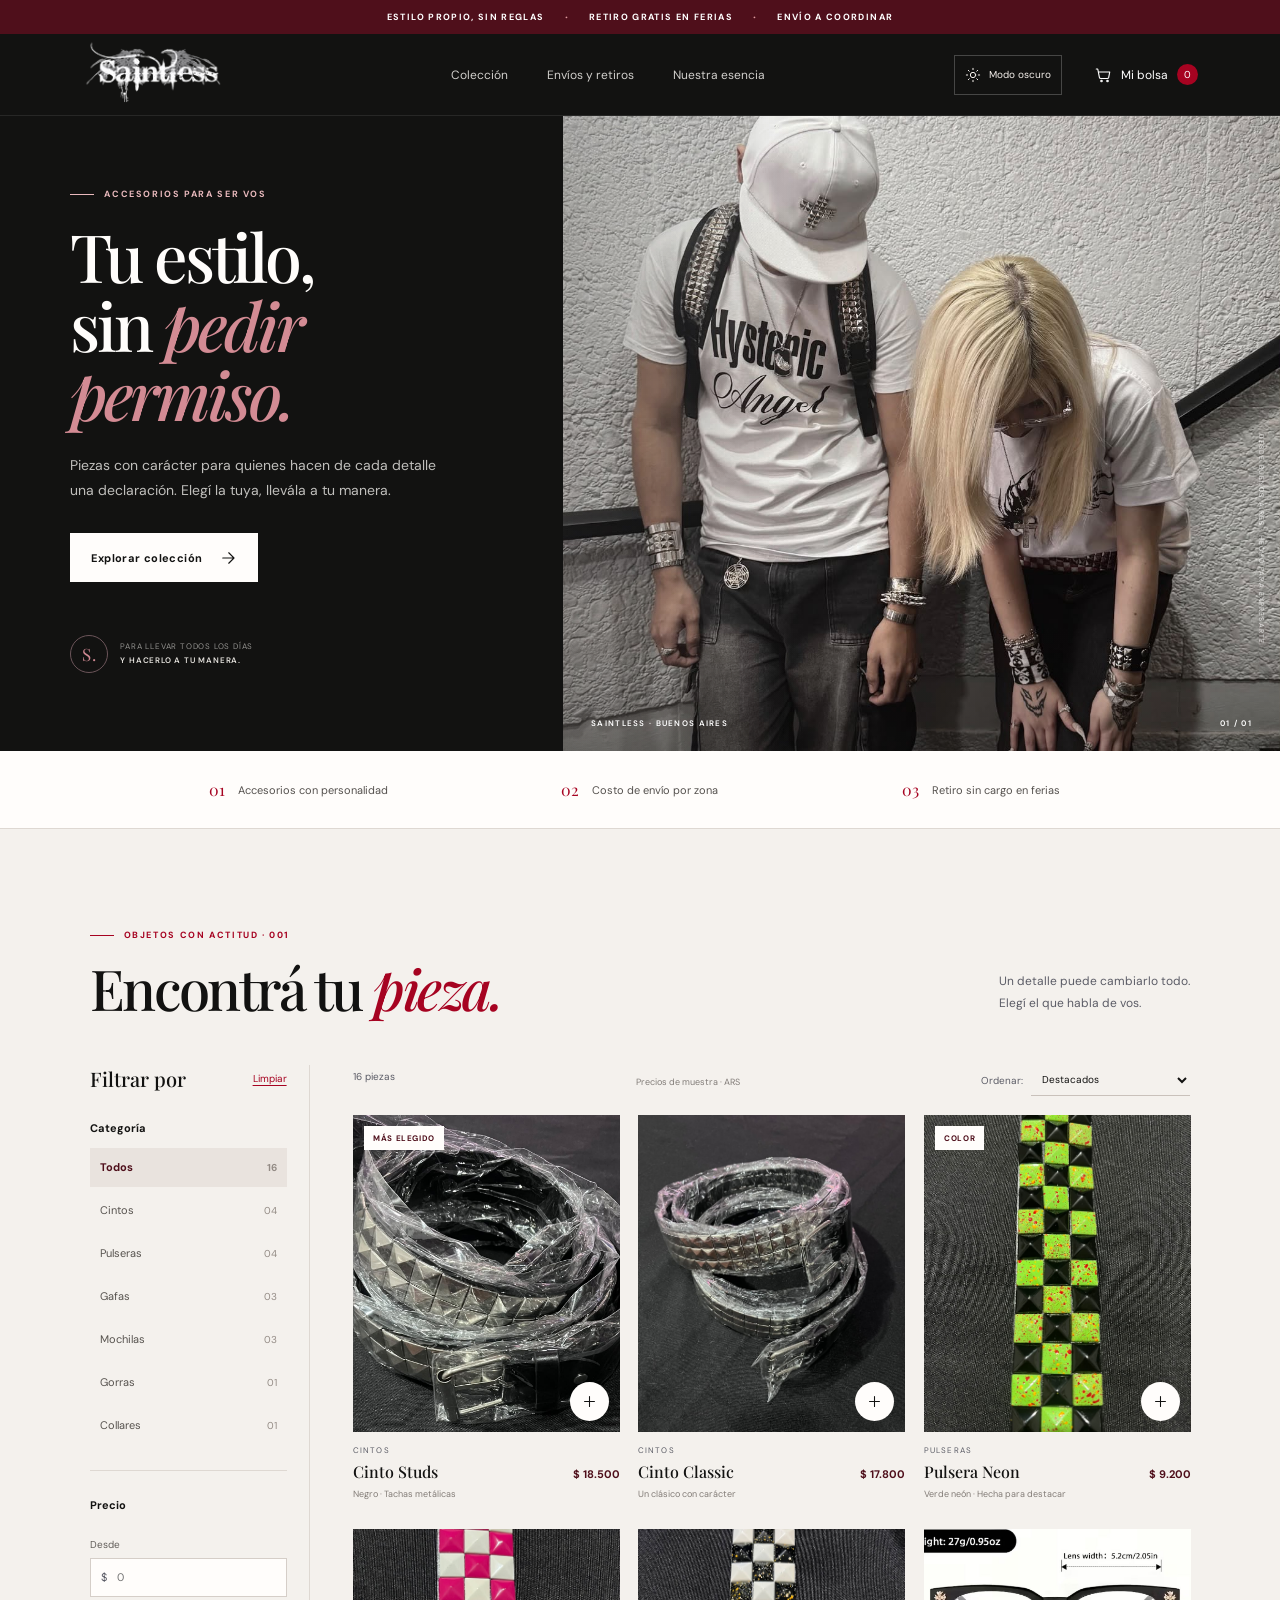
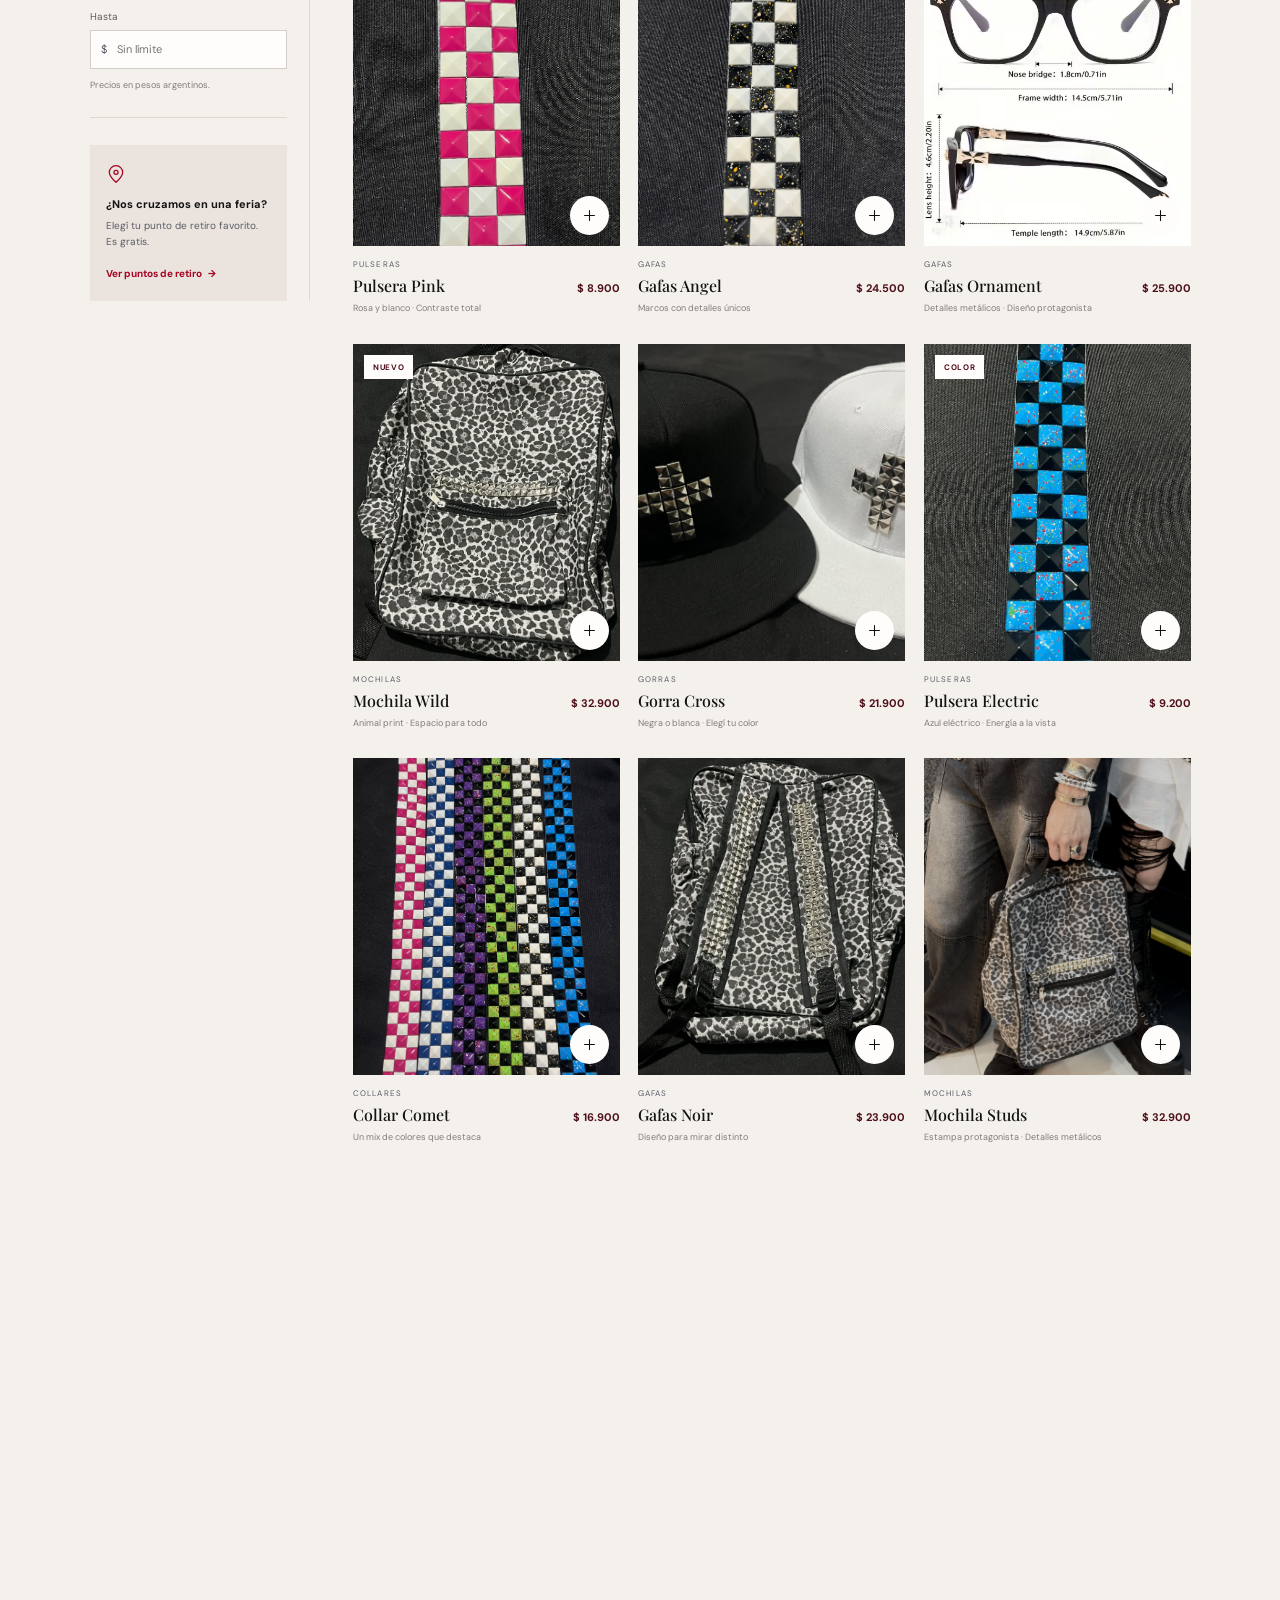
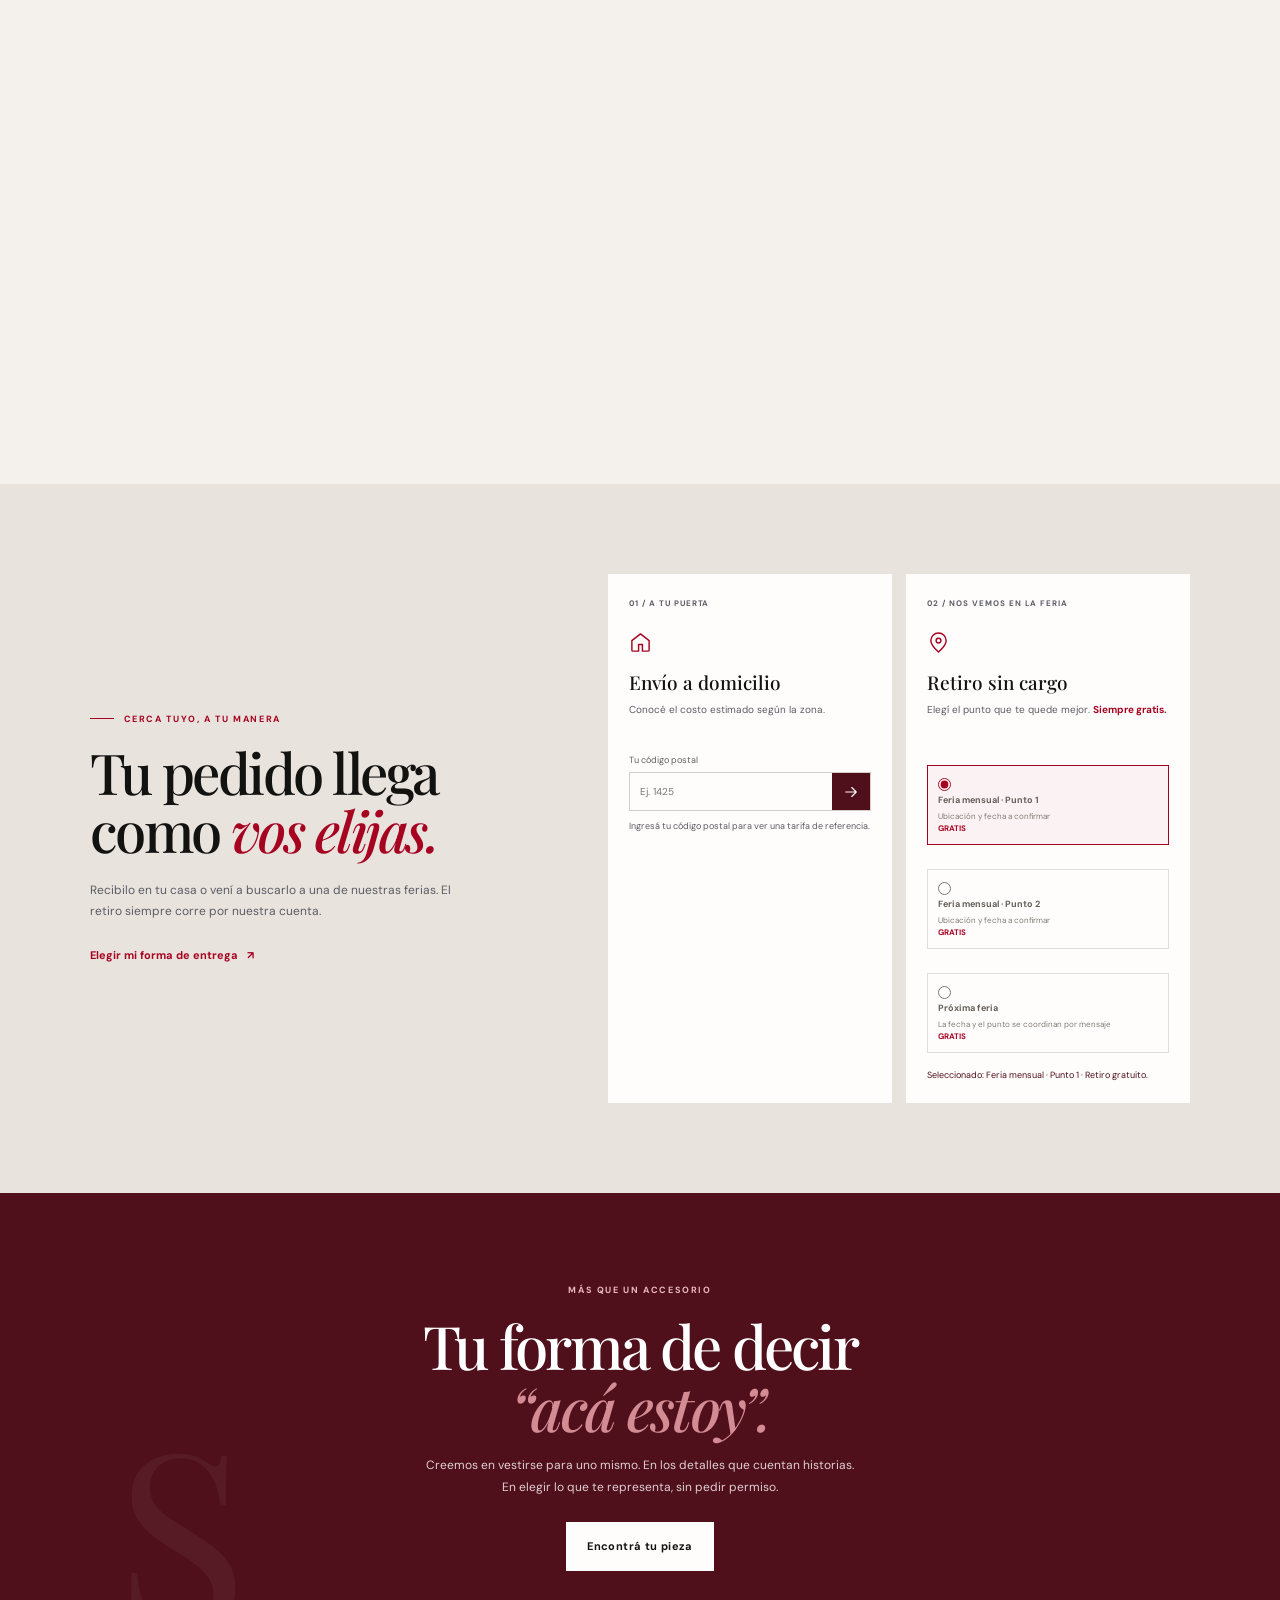
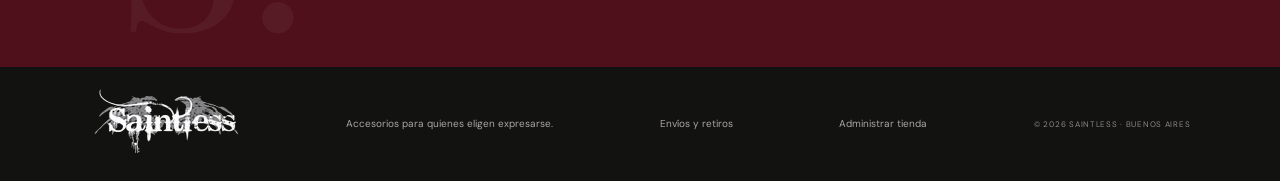
==== index.html @ dceb661a "Refactor code structure for improved readability and maintainability" ====
<!doctype html>
<html lang="es">
  <head>
    <meta charset="UTF-8" />
    <meta name="viewport" content="width=device-width, initial-scale=1.0" />
    <meta
      name="description"
      content="Accesorios con actitud para llevar tu estilo a tu manera. Explorá la colección Saintless."
    />
    <meta name="theme-color" content="#121211" />
    <title>Saintless — Accesorios con actitud</title>
    <link rel="preconnect" href="https://fonts.googleapis.com" />
    <link rel="preconnect" href="https://fonts.gstatic.com" crossorigin />
    <link
      href="https://fonts.googleapis.com/css2?family=DM+Sans:wght@400;500;600;700&family=Playfair+Display:ital,wght@0,500;0,600;0,700;1,500;1,600&display=swap"
      rel="stylesheet"
    />
    <link rel="stylesheet" href="styles.css" />
    <script src="catalog.js" defer></script>
    <script src="app.js" defer></script>
  </head>
  <body>
    <div class="announcement">
      <span>ESTILO PROPIO, SIN REGLAS</span>
      <span class="announcement-separator" aria-hidden="true">·</span>
      <span>RETIRO GRATIS EN FERIAS</span>
      <span class="announcement-separator" aria-hidden="true">·</span>
      <span>ENVÍO A COORDINAR</span>
    </div>

    <header class="site-header">
      <a class="brand" href="#" aria-label="Saintless, inicio">
        <img class="brand-logo" src="imgs/logo-Photoroom.png" alt="Saintless" />
      </a>
      <nav class="main-nav" aria-label="Navegación principal">
        <a href="#coleccion">Colección</a>
        <a href="#retiros">Envíos y retiros</a>
        <a href="#nosotros">Nuestra esencia</a>
      </nav>
      <div class="header-actions">
        <button class="theme-toggle" type="button" data-theme-toggle aria-label="Activar modo oscuro" aria-pressed="false">
          <svg class="theme-icon theme-icon-sun" viewBox="0 0 24 24" aria-hidden="true"><circle cx="12" cy="12" r="4" /><path d="M12 2v2m0 16v2M4.93 4.93l1.42 1.42m11.3 11.3 1.42 1.42M2 12h2m16 0h2M4.93 19.07l1.42-1.42m11.3-11.3 1.42-1.42" /></svg>
          <svg class="theme-icon theme-icon-moon" viewBox="0 0 24 24" aria-hidden="true"><path d="M20.9 13A9 9 0 0 1 11 3.1 9 9 0 1 0 20.9 13Z" /></svg>
          <span class="theme-label">Modo oscuro</span>
        </button>
        <button class="cart-button" id="open-cart" type="button" aria-label="Abrir carrito">
          <svg viewBox="0 0 24 24" aria-hidden="true">
            <path d="M3 4h2l2.2 11.1a2 2 0 0 0 2 1.6h8.5a2 2 0 0 0 1.9-1.4L21 8H6" />
            <circle cx="10" cy="20" r="1" />
            <circle cx="18" cy="20" r="1" />
          </svg>
          <span>Mi bolsa</span>
          <span class="cart-count" id="cart-count" aria-live="polite">0</span>
        </button>
      </div>
    </header>

    <main>
      <section class="hero" aria-labelledby="hero-title">
        <div class="hero-copy">
          <p class="eyebrow"><span class="eyebrow-line"></span> ACCESORIOS PARA SER VOS</p>
          <h1 id="hero-title">Tu estilo,<br />sin <em>pedir permiso.</em></h1>
          <p class="hero-description">
            Piezas con carácter para quienes hacen de cada detalle una declaración.
            Elegí la tuya, llevála a tu manera.
          </p>
          <a class="button button-light" href="#coleccion">
            Explorar colección
            <svg viewBox="0 0 24 24" aria-hidden="true">
              <path d="M5 12h14M13 5l7 7-7 7" />
            </svg>
          </a>
          <div class="hero-note">
            <span class="hero-note-mark" aria-hidden="true">S.</span>
            <span>PARA LLEVAR TODOS LOS DÍAS<br /><strong>Y HACERLO A TU MANERA.</strong></span>
          </div>
        </div>
        <div class="hero-image">
          <img
            src="imgs/Encabezado.jpg"
            alt="Modelos luciendo accesorios y prendas con personalidad Saintless"
            fetchpriority="high"
          />
          <span class="hero-image-label">SAINTLESS · BUENOS AIRES</span>
          <span class="hero-image-index" aria-hidden="true">01 / 01</span>
        </div>
        <span class="hero-vertical-label" aria-hidden="true">DESDE BUENOS AIRES · HECHO PARA EXPRESARTE</span>
      </section>

      <section class="benefit-strip" aria-label="Beneficios">
        <div><span class="benefit-icon" aria-hidden="true">01</span><span>Accesorios con personalidad</span></div>
        <div><span class="benefit-icon" aria-hidden="true">02</span><span>Costo de envío por zona</span></div>
        <div><span class="benefit-icon" aria-hidden="true">03</span><span>Retiro sin cargo en ferias</span></div>
      </section>

      <section class="collection section-wrap" id="coleccion" aria-labelledby="collection-title">
        <div class="section-heading">
          <div>
            <p class="eyebrow"><span class="eyebrow-line"></span> OBJETOS CON ACTITUD · 001</p>
            <h2 id="collection-title">Encontrá tu <em>pieza.</em></h2>
          </div>
          <p class="section-intro">Un detalle puede cambiarlo todo.<br />Elegí el que habla de vos.</p>
        </div>

        <div class="shop-layout">
          <aside class="filters" aria-label="Filtros de productos">
            <div class="filter-top">
              <h3>Filtrar por</h3>
              <button class="clear-filters" id="clear-filters" type="button">Limpiar</button>
            </div>
            <fieldset class="filter-group category-filter">
              <legend>Categoría</legend>
              <div class="category-options" id="category-options"></div>
            </fieldset>
            <fieldset class="filter-group price-filter">
              <legend>Precio</legend>
              <label for="min-price">Desde</label>
              <div class="price-input">
                <span aria-hidden="true">$</span>
                <input id="min-price" type="number" min="0" step="1000" inputmode="numeric" placeholder="0" />
              </div>
              <label for="max-price">Hasta</label>
              <div class="price-input">
                <span aria-hidden="true">$</span>
                <input id="max-price" type="number" min="0" step="1000" inputmode="numeric" placeholder="Sin límite" />
              </div>
              <p class="filter-hint">Precios en pesos argentinos.</p>
            </fieldset>
            <div class="pickup-promo">
              <span class="pickup-promo-icon" aria-hidden="true">
                <svg viewBox="0 0 24 24"><path d="M20 10c0 5-8 12-8 12S4 15 4 10a8 8 0 1 1 16 0Z" /><circle cx="12" cy="10" r="2.5" /></svg>
              </span>
              <strong>¿Nos cruzamos en una feria?</strong>
              <p>Elegí tu punto de retiro favorito. Es gratis.</p>
              <a href="#retiros">Ver puntos de retiro <span aria-hidden="true">→</span></a>
            </div>
          </aside>

          <div class="product-area">
            <div class="product-toolbar">
              <p id="product-count" aria-live="polite"></p>
              <span class="price-note">Precios de muestra · ARS</span>
              <label class="sort-control" for="sort-products">
                Ordenar:
                <select id="sort-products">
                  <option value="featured">Destacados</option>
                  <option value="price-low">Precio: menor a mayor</option>
                  <option value="price-high">Precio: mayor a menor</option>
                  <option value="name">Nombre: A–Z</option>
                </select>
              </label>
            </div>
            <div class="product-grid" id="product-grid"></div>
            <div class="empty-state" id="empty-state" hidden>
              <span aria-hidden="true">S.</span>
              <h3>No encontramos esa pieza.</h3>
              <p>Probá con otra categoría o ampliá el rango de precios.</p>
              <button class="button button-dark" id="empty-reset" type="button">Ver toda la colección</button>
            </div>
          </div>
        </div>
      </section>

      <section class="shipping-section" id="retiros" aria-labelledby="shipping-title">
        <div class="shipping-copy">
          <p class="eyebrow"><span class="eyebrow-line"></span> CERCA TUYO, A TU MANERA</p>
          <h2 id="shipping-title">Tu pedido llega<br />como <em>vos elijas.</em></h2>
          <p>Recibilo en tu casa o vení a buscarlo a una de nuestras ferias. El retiro siempre corre por nuestra cuenta.</p>
          <a class="text-link" href="#pickup-options">Elegir mi forma de entrega <span aria-hidden="true">↗</span></a>
        </div>
        <div class="shipping-options" id="pickup-options">
          <article class="delivery-card">
            <span class="delivery-number">01 / A TU PUERTA</span>
            <span class="delivery-icon" aria-hidden="true">
              <svg viewBox="0 0 24 24"><path d="m3 10 9-7 9 7v10a1 1 0 0 1-1 1h-6v-7h-4v7H4a1 1 0 0 1-1-1z" /></svg>
            </span>
            <h3>Envío a domicilio</h3>
            <p>Conocé el costo estimado según la zona.</p>
            <label for="postal-code">Tu código postal</label>
            <div class="postal-form">
              <input id="postal-code" type="text" inputmode="numeric" autocomplete="postal-code" maxlength="8" placeholder="Ej. 1425" />
              <button id="estimate-shipping" type="button" aria-label="Consultar costo estimado de envío">
                <svg viewBox="0 0 24 24" aria-hidden="true"><path d="m5 12 14 0m-6-6 6 6-6 6" /></svg>
              </button>
            </div>
            <p class="shipping-result" id="shipping-result" aria-live="polite">Ingresá tu código postal para ver una tarifa de referencia.</p>
          </article>
          <article class="delivery-card free-pickup-card">
            <span class="delivery-number">02 / NOS VEMOS EN LA FERIA</span>
            <span class="delivery-icon" aria-hidden="true">
              <svg viewBox="0 0 24 24"><path d="M20 10c0 5-8 12-8 12S4 15 4 10a8 8 0 1 1 16 0Z" /><circle cx="12" cy="10" r="2.5" /></svg>
            </span>
            <h3>Retiro sin cargo</h3>
            <p>Elegí el punto que te quede mejor. <strong>Siempre gratis.</strong></p>
            <div class="pickup-list" id="pickup-options-list"></div>
            <p class="pickup-selected" id="pickup-selected" aria-live="polite">Elegí un punto para reservar tu retiro.</p>
          </article>
        </div>
      </section>

      <section class="manifesto" id="nosotros" aria-labelledby="manifesto-title">
        <span class="manifesto-stamp" aria-hidden="true">S.</span>
        <p class="eyebrow">MÁS QUE UN ACCESORIO</p>
        <h2 id="manifesto-title">Tu forma de decir<br /><em>“acá estoy”.</em></h2>
        <p>Creemos en vestirse para uno mismo. En los detalles que cuentan historias. En elegir lo que te representa, sin pedir permiso.</p>
        <a class="button button-light" href="#coleccion">Encontrá tu pieza</a>
      </section>
    </main>

    <footer class="site-footer">
      <a class="footer-brand" href="#" aria-label="Saintless, volver al inicio"><img src="imgs/logo-Photoroom.png" alt="Saintless" /></a>
      <p>Accesorios para quienes eligen expresarse.</p>
      <a href="#retiros">Envíos y retiros</a>
      <a href="admin.html">Administrar tienda</a>
      <span class="footer-copyright">© <span id="current-year"></span> SAINTLESS · BUENOS AIRES</span>
    </footer>

    <dialog class="cart-dialog" id="cart-dialog" aria-labelledby="cart-title">
      <div class="cart-header">
        <div>
          <p class="eyebrow">TU SELECCIÓN</p>
          <h2 id="cart-title">Mi bolsa <span id="dialog-cart-count">(0)</span></h2>
        </div>
        <button class="icon-button" id="close-cart" type="button" aria-label="Cerrar carrito">
          <svg viewBox="0 0 24 24" aria-hidden="true"><path d="m6 6 12 12M18 6 6 18" /></svg>
        </button>
      </div>
      <div class="cart-items" id="cart-items"></div>
      <div class="cart-empty" id="cart-empty">
        <span class="cart-empty-mark" aria-hidden="true">S.</span>
        <p>Tu bolsa está esperando<br />algo con actitud.</p>
        <button class="text-link" id="continue-shopping" type="button">Seguir explorando <span aria-hidden="true">→</span></button>
      </div>
      <div class="cart-summary" id="cart-summary" hidden>
        <fieldset class="cart-delivery">
          <legend>¿Cómo querés recibir tu pedido?</legend>
          <label class="delivery-choice">
            <input type="radio" name="cart-delivery" value="pickup" checked />
            <span><strong>Retiro en feria</strong><small>Gratis · Coordinamos el próximo encuentro</small></span>
            <b>$ 0</b>
          </label>
          <label class="delivery-choice">
            <input type="radio" name="cart-delivery" value="shipping" />
            <span><strong>Envío a domicilio</strong><small>Tarifa de referencia · se confirma por zona</small></span>
            <b id="cart-shipping-price">Consultar</b>
          </label>
          <label for="cart-pickup-select">Punto de retiro</label>
          <select id="cart-pickup-select"></select>
          <label for="cart-postal-code">Código postal para el envío</label>
          <input id="cart-postal-code" type="text" inputmode="numeric" autocomplete="postal-code" maxlength="8" placeholder="Ingresá tu código postal" />
          <p class="cart-shipping-result" id="cart-shipping-result" role="status">Ingresá el código postal para estimar el envío.</p>
        </fieldset>
        <div class="cart-totals">
          <div><span>Productos</span><strong id="cart-subtotal">$ 0</strong></div>
          <div><span>Entrega</span><strong id="cart-delivery-cost">Gratis</strong></div>
          <div class="cart-total"><span>Total estimado</span><strong id="cart-total">$ 0</strong></div>
        </div>
        <p class="cart-note" id="cart-note">El retiro en feria es gratuito. Coordinamos el punto y día después de tu consulta.</p>
        <button class="button button-dark checkout-button" id="checkout-button" type="button">Ir al pago de demostración</button>
        <form class="checkout-form" id="checkout-form" hidden>
          <div class="checkout-heading">
            <p class="eyebrow">MODO DEMOSTRACIÓN</p>
            <h3>Un último detalle.</h3>
            <p>No se realizará ningún cobro ni se enviarán datos a un servicio externo.</p>
          </div>
          <label for="checkout-name">Nombre y apellido</label>
          <input id="checkout-name" name="name" autocomplete="name" required />
          <label for="checkout-email">Correo electrónico</label>
          <input id="checkout-email" name="email" type="email" autocomplete="email" required />
          <label for="checkout-phone">Teléfono de contacto</label>
          <input id="checkout-phone" name="phone" type="tel" autocomplete="tel" required />
          <div id="checkout-address-wrap" hidden>
            <label for="checkout-address">Dirección de entrega</label>
            <input id="checkout-address" name="address" autocomplete="street-address" />
          </div>
          <fieldset class="payment-methods">
            <legend>Medio de pago (simulado)</legend>
            <label><input type="radio" name="payment-method" value="card" checked /><span>Tarjeta de crédito</span></label>
            <label><input type="radio" name="payment-method" value="transfer" /><span>Transferencia bancaria</span></label>
          </fieldset>
          <p class="demo-payment-note">Prototipo: no ingreses datos de tarjeta. La confirmación es ficticia.</p>
          <div class="checkout-actions">
            <button class="text-link" id="back-to-cart" type="button">Volver a la bolsa</button>
            <button class="button button-dark" type="submit">Simular compra</button>
          </div>
        </form>
      </div>
    </dialog>

    <div class="toast" id="toast" role="status" aria-live="polite"></div>
  </body>
</html>
---- styles.css ----
:root {
  color-scheme: light;
  --ink: #121211;
  --wine: #4f0f1b;
  --red: #a60321;
  --gray: #5b5c66;
  --paper: #f4f1ed;
  --white: #fffdfb;
  --line: #ded8d2;
  --muted: #817c78;
  --serif: "Playfair Display", Georgia, serif;
  --sans: "DM Sans", Arial, sans-serif;
}

* { box-sizing: border-box; }
html { scroll-behavior: smooth; scroll-padding-top: 92px; }
body { margin: 0; background: var(--paper); color: var(--ink); font-family: var(--sans); font-size: 15px; -webkit-font-smoothing: antialiased; }
button, input, select { font: inherit; }
button, a, select { -webkit-tap-highlight-color: transparent; }
button { color: inherit; }
a { color: inherit; text-decoration: none; }
button:focus-visible, a:focus-visible, input:focus-visible, select:focus-visible { outline: 2px solid var(--red); outline-offset: 3px; }
::selection { background: var(--red); color: white; }

.announcement { min-height: 34px; display: flex; justify-content: center; align-items: center; gap: 20px; padding: 7px 20px; background: var(--wine); color: #fff; font-size: 9px; font-weight: 700; letter-spacing: .15em; }
.announcement-separator { color: #df9b9e; font-size: 11px; }
.site-header { height: 82px; display: flex; align-items: center; justify-content: space-between; padding: 0 6.4%; background: var(--ink); color: var(--white); border-bottom: 1px solid rgb(255 255 255 / 9%); }
.brand { display: flex; align-items: center; gap: 10px; min-width: 180px; }
.brand-logo { width: 140px; height: 78px; object-fit: cover; object-position: center; }
.brand-name, .footer-brand { font-size: 15px; font-weight: 700; letter-spacing: .14em; }
.brand-name span, .footer-brand span { margin-left: 5px; color: #d78e98; font-size: 9px; }
.main-nav { display: flex; align-items: center; gap: 39px; color: #d1cfcc; font-size: 12px; }
.main-nav a, .site-footer a { transition: color .2s ease; }
.main-nav a:hover, .site-footer a:hover { color: #e7a4aa; }
.cart-button { display: inline-flex; align-items: center; gap: 9px; padding: 9px 0 9px 10px; border: 0; background: transparent; color: white; cursor: pointer; font-size: 12px; }
.header-actions { display: flex; align-items: center; gap: 22px; }
.theme-toggle { display: inline-flex; min-height: 40px; align-items: center; gap: 8px; padding: 7px 10px; border: 1px solid rgb(255 255 255 / 22%); background: transparent; color: #f5f0ec; cursor: pointer; font-size: 10px; transition: background .2s, border-color .2s; }
.theme-toggle:hover { border-color: #e7a4aa; background: rgb(255 255 255 / 8%); }
.theme-icon { width: 16px; height: 16px; fill: none; stroke: currentColor; stroke-width: 1.5; stroke-linecap: round; stroke-linejoin: round; }
.theme-icon-moon { display: none; }
body[data-theme="dark"] .theme-icon-sun { display: none; }
body[data-theme="dark"] .theme-icon-moon { display: block; }
.cart-button svg, .button svg, .postal-form svg, .icon-button svg { width: 18px; height: 18px; fill: none; stroke: currentColor; stroke-width: 1.5; stroke-linecap: round; stroke-linejoin: round; }
.cart-count { display: grid; min-width: 21px; height: 21px; place-items: center; border-radius: 50%; background: var(--red); color: white; font-size: 10px; }

.hero { position: relative; display: grid; grid-template-columns: minmax(0, .88fr) minmax(0, 1.12fr); min-height: 590px; background: var(--ink); color: var(--white); overflow: hidden; }
.hero-copy { position: relative; z-index: 1; align-self: center; padding: 72px 5% 78px 12.5%; }
.eyebrow { display: flex; align-items: center; gap: 10px; margin: 0 0 21px; color: var(--red); font-size: 9px; font-weight: 700; letter-spacing: .18em; }
.hero .eyebrow, .manifesto .eyebrow { color: #e9b9bd; }
.eyebrow-line { display: inline-block; width: 24px; height: 1px; background: currentColor; }
h1, h2, h3, p { margin-top: 0; }
.hero h1, .section-heading h2, .shipping-copy h2, .manifesto h2 { margin: 0; font-family: var(--serif); font-size: clamp(44px, 5.2vw, 72px); font-weight: 500; line-height: 1.04; letter-spacing: -.045em; }
.hero h1 em, .section-heading h2 em, .shipping-copy h2 em, .manifesto h2 em { color: #d38b94; font-weight: 500; }
.hero-description { max-width: 385px; margin: 24px 0 30px; color: #c0bfbc; font-size: 14px; line-height: 1.8; }
.button { display: inline-flex; align-items: center; justify-content: center; gap: 17px; min-height: 49px; padding: 0 20px; border: 1px solid transparent; cursor: pointer; font-size: 11px; font-weight: 700; letter-spacing: .035em; transition: background .2s ease, color .2s ease, border-color .2s ease, transform .2s ease; }
.button:hover { transform: translateY(-2px); }
.button-light { background: var(--white); color: var(--ink); }
.button-light:hover { background: #e8c2c6; }
.button-dark { background: var(--wine); color: white; }
.button-dark:hover { background: var(--red); }
.hero-note { display: flex; align-items: center; gap: 12px; margin-top: 53px; color: #92918e; font-size: 8px; line-height: 1.7; letter-spacing: .1em; }
.hero-note strong { color: #e5e2dd; font-weight: 600; }
.hero-note-mark { display: grid; width: 38px; height: 38px; place-items: center; border: 1px solid #6c555a; border-radius: 50%; color: #d18a94; font-family: var(--serif); font-size: 17px; }
.hero-image { position: relative; min-height: 590px; background: #5b5c66; }
.hero-image::after { position: absolute; inset: 0; background: linear-gradient(90deg, rgb(18 18 17 / 27%), transparent 34%), linear-gradient(0deg, rgb(18 18 17 / 29%), transparent 20%); content: ""; pointer-events: none; }
.hero-image img { width: 100%; height: 100%; position: absolute; inset: 0; object-fit: cover; object-position: center 38%; }
.hero-image-label, .hero-image-index { position: absolute; z-index: 1; bottom: 23px; color: #fff; font-size: 8px; font-weight: 600; letter-spacing: .16em; }
.hero-image-label { left: 28px; }
.hero-image-index { right: 28px; }
.hero-vertical-label { position: absolute; z-index: 2; top: 50%; right: 14px; color: rgb(255 255 255 / 72%); font-size: 7px; letter-spacing: .16em; writing-mode: vertical-rl; }

.benefit-strip { display: grid; grid-template-columns: repeat(3, 1fr); min-height: 78px; align-items: center; padding: 0 10%; border-bottom: 1px solid var(--line); background: var(--white); }
.benefit-strip > div { display: flex; align-items: center; justify-content: center; gap: 13px; color: #55514e; font-size: 11px; }
.benefit-icon { color: var(--red); font-family: var(--serif); font-size: 16px; }
.section-wrap { max-width: 1440px; margin: 0 auto; padding: 100px 7% 112px; }
.section-heading { display: flex; align-items: end; justify-content: space-between; gap: 32px; margin-bottom: 47px; }
.section-heading .eyebrow, .shipping-copy .eyebrow { margin-bottom: 18px; }
.section-heading h2, .shipping-copy h2 { color: var(--ink); font-size: clamp(39px, 4.4vw, 59px); }
.section-heading h2 em, .shipping-copy h2 em { color: var(--red); }
.section-intro { margin: 0 0 3px; color: var(--gray); font-size: 12px; line-height: 1.8; }

.shop-layout { display: grid; grid-template-columns: 220px minmax(0, 1fr); gap: 43px; align-items: start; }
.filters { padding: 0 22px 0 0; border-right: 1px solid var(--line); }
.filter-top { display: flex; align-items: center; justify-content: space-between; margin-bottom: 29px; }
.filter-top h3 { margin: 0; font-family: var(--serif); font-size: 20px; font-weight: 500; }
.clear-filters { padding: 7px 0 7px 9px; border: 0; background: transparent; color: var(--red); cursor: pointer; font-size: 10px; text-decoration: underline; text-underline-offset: 3px; }
.filter-group { min-width: 0; margin: 0 0 27px; padding: 0 0 25px; border: 0; border-bottom: 1px solid var(--line); }
.filter-group legend { margin-bottom: 13px; padding: 0; font-size: 11px; font-weight: 700; }
.category-options { display: grid; gap: 4px; }
.category-button { display: flex; justify-content: space-between; align-items: center; width: 100%; min-height: 39px; padding: 8px 10px; border: 0; background: transparent; color: #57534f; cursor: pointer; text-align: left; font-size: 11px; transition: color .2s, background .2s; }
.category-button:hover, .category-button[aria-pressed="true"] { background: #e9e3de; color: var(--wine); }
.category-button[aria-pressed="true"] { font-weight: 700; }
.category-count { color: #938b85; font-size: 10px; }
.price-filter label { display: block; margin: 13px 0 7px; color: #625e5a; font-size: 10px; }
.price-input { display: flex; align-items: center; gap: 8px; min-height: 39px; padding: 0 10px; border: 1px solid #d5cec8; background: var(--white); color: var(--gray); font-size: 11px; }
.price-input input { width: 100%; min-width: 0; height: 37px; border: 0; outline: 0; background: transparent; color: var(--ink); font-size: 11px; }
.price-input input:focus-visible { outline: none; }
.price-input:focus-within { outline: 2px solid var(--red); outline-offset: 2px; }
.filter-hint { margin: 10px 0 0; color: var(--muted); font-size: 9px; line-height: 1.5; }
.pickup-promo { padding: 19px 16px; background: #eae3de; }
.pickup-promo-icon { display: block; width: 20px; height: 20px; margin-bottom: 13px; color: var(--red); }
.pickup-promo-icon svg, .delivery-icon svg { width: 100%; height: 100%; fill: none; stroke: currentColor; stroke-width: 1.5; stroke-linecap: round; stroke-linejoin: round; }
.pickup-promo strong { display: block; font-size: 11px; }
.pickup-promo p { margin: 7px 0 12px; color: var(--gray); font-size: 10px; line-height: 1.6; }
.pickup-promo a, .text-link { color: var(--red); font-size: 10px; font-weight: 700; }
.pickup-promo a span { padding-left: 4px; }
.product-area { min-width: 0; }
.product-toolbar { min-height: 35px; display: flex; justify-content: space-between; align-items: start; margin-bottom: 15px; color: var(--gray); font-size: 10px; }
.product-toolbar p { margin: 5px 0 0; }
.price-note { align-self: center; color: var(--muted); font-size: 9px; }
.sort-control { display: flex; align-items: center; gap: 8px; }
.sort-control select { min-height: 31px; max-width: 190px; padding: 4px 23px 4px 7px; border: 0; border-bottom: 1px solid #c9c1bb; background: transparent; color: var(--ink); font-size: 10px; }
.product-grid { display: grid; grid-template-columns: repeat(3, minmax(0, 1fr)); gap: 30px 19px; }
.product-card { min-width: 0; }
.product-card { transform: perspective(900px) rotateX(var(--rotate-x, 0deg)) rotateY(var(--rotate-y, 0deg)); transition: transform .24s ease; }
.product-image-wrap { position: relative; aspect-ratio: 4 / 4.75; overflow: hidden; background: #e5e1dc; }
.product-image-wrap::after { position: absolute; inset: 0; background: radial-gradient(270px circle at var(--pointer-x, 50%) var(--pointer-y, 50%), rgb(255 255 255 / 16%), transparent 72%); content: ""; opacity: 0; pointer-events: none; transition: opacity .25s ease; }
.product-card:hover .product-image-wrap::after { opacity: 1; }
.product-image-wrap img { display: block; width: 100%; height: 100%; object-fit: cover; transition: transform .45s cubic-bezier(.2,.7,.3,1); }
.product-card:hover .product-image-wrap img { transform: scale(1.045); }
.product-badge { position: absolute; top: 11px; left: 11px; padding: 7px 9px; background: var(--white); color: var(--wine); font-size: 8px; font-weight: 700; letter-spacing: .08em; }
.product-add { position: absolute; right: 11px; bottom: 11px; display: grid; width: 39px; height: 39px; place-items: center; border: 0; border-radius: 50%; background: var(--white); color: var(--ink); cursor: pointer; transition: color .2s, background .2s, transform .2s; }
.product-add:hover { transform: rotate(90deg); background: var(--red); color: white; }
.product-add svg { width: 17px; height: 17px; fill: none; stroke: currentColor; stroke-width: 1.5; stroke-linecap: round; }
.product-info { padding: 13px 0 0; }
.product-category { margin: 0 0 6px; color: var(--gray); font-size: 8px; letter-spacing: .14em; text-transform: uppercase; }
.product-title-row { display: flex; align-items: baseline; justify-content: space-between; gap: 8px; }
.product-title-row h3 { margin: 0; font-family: var(--serif); font-size: 16px; font-weight: 500; }
.product-price { flex-shrink: 0; color: var(--wine); font-size: 11px; font-weight: 700; }
.product-caption { margin: 6px 0 0; color: #827c77; font-size: 9px; }
.empty-state { padding: 67px 20px; text-align: center; }
.empty-state > span { color: var(--red); font-family: var(--serif); font-size: 35px; }
.empty-state h3 { margin: 8px 0; font-family: var(--serif); font-size: 25px; font-weight: 500; }
.empty-state p { margin-bottom: 18px; color: var(--gray); font-size: 12px; }

.shipping-section { display: grid; grid-template-columns: .85fr 1.15fr; gap: 8%; padding: 90px max(7%, calc((100% - 1240px) / 2)); background: #e9e3de; }
.shipping-copy { align-self: center; }
.shipping-copy > p:not(.eyebrow) { max-width: 390px; margin: 20px 0 21px; color: var(--gray); font-size: 12px; line-height: 1.8; }
.text-link { display: inline-block; font-size: 11px; }
.text-link span { margin-left: 6px; }
.shipping-options { display: grid; grid-template-columns: repeat(2, minmax(0, 1fr)); gap: 14px; }
.delivery-card { min-width: 0; padding: 24px 21px 20px; background: var(--white); }
.delivery-number { display: block; color: var(--gray); font-size: 8px; font-weight: 700; letter-spacing: .12em; }
.delivery-icon { display: block; width: 23px; height: 23px; margin: 23px 0 15px; color: var(--red); }
.delivery-card h3 { margin: 0 0 7px; font-family: var(--serif); font-size: 19px; font-weight: 500; }
.delivery-card > p { min-height: 37px; margin-bottom: 15px; color: var(--gray); font-size: 10px; line-height: 1.6; }
.delivery-card > p strong { color: var(--red); }
.delivery-card label, .cart-delivery > label:not(.delivery-choice) { display: block; margin: 11px 0 6px; color: #655f5a; font-size: 9px; }
.postal-form { display: flex; border: 1px solid #d5cec8; }
.postal-form input { width: 100%; min-width: 0; height: 37px; padding: 0 10px; border: 0; background: transparent; font-size: 10px; }
.postal-form button { display: grid; width: 38px; flex-shrink: 0; place-items: center; border: 0; background: var(--wine); color: white; cursor: pointer; }
.postal-form button:hover { background: var(--red); }
.shipping-result { min-height: 28px; margin: 9px 0 0 !important; color: #77716c; font-size: 9px !important; line-height: 1.5 !important; }
.pickup-list { display: grid; gap: 7px; }
.pickup-option { display: grid; grid-template-columns: 16px 1fr; gap: 8px; align-items: start; padding: 10px; border: 1px solid #e4ddd7; cursor: pointer; transition: border-color .2s, background .2s; }
.pickup-option:has(input:checked) { border-color: var(--red); background: #fbf3f3; }
.pickup-option input { margin: 2px 0 0; accent-color: var(--red); }
.pickup-option strong, .pickup-option small { display: block; }
.pickup-option strong { font-size: 9px; }
.pickup-option small { margin-top: 4px; color: #827c77; font-size: 8px; line-height: 1.5; }
.pickup-option em { grid-column: 2; color: var(--red); font-size: 8px; font-style: normal; font-weight: 700; }
.pickup-selected { min-height: 14px !important; margin: 9px 0 0 !important; color: var(--wine) !important; font-size: 9px !important; }

.manifesto { position: relative; overflow: hidden; padding: 91px 24px 96px; background: var(--wine); color: white; text-align: center; }
.manifesto .eyebrow { justify-content: center; margin-bottom: 18px; }
.manifesto h2 { position: relative; font-size: clamp(40px, 5vw, 60px); }
.manifesto > p:not(.eyebrow) { max-width: 430px; margin: 17px auto 23px; color: #e0cfd1; font-size: 12px; line-height: 1.8; }
.manifesto-stamp { position: absolute; top: 50%; left: 9%; color: rgb(255 255 255 / 5%); font-family: var(--serif); font-size: 245px; line-height: .8; transform: translateY(-50%); }
.site-footer { display: flex; min-height: 98px; align-items: center; justify-content: space-between; gap: 18px; padding: 16px 7%; background: #121211; color: #d7d4d0; }
.footer-brand { display: flex; align-items: center; }
.footer-brand img { width: 150px; height: 82px; object-fit: cover; object-position: center; }
.site-footer p, .site-footer > a:not(.footer-brand) { margin: 0; color: #aaa6a2; font-size: 10px; }
.footer-copyright { color: #8c8884; font-size: 8px; letter-spacing: .09em; }

.cart-dialog { width: min(475px, 100%); max-width: none; height: 100%; max-height: 100%; margin: 0 0 0 auto; padding: 28px; border: 0; background: var(--paper); color: var(--ink); box-shadow: -15px 0 55px rgb(0 0 0 / 16%); }
.cart-dialog[open] { animation: slide-in .28s ease-out; }
.cart-dialog::backdrop { background: rgb(18 18 17 / 62%); }
@keyframes slide-in { from { transform: translateX(24px); opacity: .7; } to { transform: translateX(0); opacity: 1; } }
.cart-header { display: flex; justify-content: space-between; align-items: start; padding-bottom: 19px; border-bottom: 1px solid var(--line); }
.cart-header .eyebrow { margin-bottom: 8px; }
.cart-header h2 { margin: 0; font-family: var(--serif); font-size: 28px; font-weight: 500; }
.cart-header h2 span { color: var(--gray); font-family: var(--sans); font-size: 12px; }
.icon-button { display: grid; width: 40px; height: 40px; place-items: center; border: 1px solid var(--line); background: transparent; cursor: pointer; }
.cart-items { max-height: 36vh; overflow-y: auto; }
.cart-item { display: grid; grid-template-columns: 70px minmax(0, 1fr) auto; gap: 13px; align-items: center; padding: 16px 0; border-bottom: 1px solid var(--line); }
.cart-item img { width: 70px; height: 78px; object-fit: cover; background: #e5e1dc; }
.cart-item h3 { margin: 0 0 5px; font-family: var(--serif); font-size: 15px; font-weight: 500; }
.cart-item p { margin: 0; color: var(--wine); font-size: 10px; font-weight: 700; }
.quantity-control { display: flex; align-items: center; gap: 9px; margin-top: 8px; }
.quantity-control button { display: grid; width: 26px; height: 26px; place-items: center; border: 1px solid var(--line); background: transparent; cursor: pointer; }
.quantity-control span { min-width: 12px; text-align: center; font-size: 10px; }
.remove-item { padding: 6px; border: 0; background: transparent; color: var(--gray); cursor: pointer; font-size: 9px; text-decoration: underline; }
.cart-empty { display: grid; justify-items: center; padding: 57px 15px; text-align: center; }
.cart-empty-mark { color: var(--red); font-family: var(--serif); font-size: 38px; }
.cart-empty p { margin: 11px 0 18px; color: var(--gray); font-family: var(--serif); font-size: 18px; line-height: 1.5; }
.cart-summary { padding-top: 19px; }
.cart-delivery { display: grid; gap: 7px; margin: 0 0 17px; padding: 0; border: 0; }
.cart-delivery legend { margin-bottom: 9px; font-size: 11px; font-weight: 700; }
.delivery-choice { display: grid; grid-template-columns: 15px 1fr auto; gap: 8px; align-items: start; padding: 11px; border: 1px solid var(--line); cursor: pointer; }
.delivery-choice:has(input:checked) { border-color: var(--red); background: #fbf3f3; }
.delivery-choice input { margin: 2px 0 0; accent-color: var(--red); }
.delivery-choice strong, .delivery-choice small { display: block; }
.delivery-choice strong { font-size: 10px; }
.delivery-choice small { margin-top: 4px; color: var(--gray); font-size: 8px; }
.delivery-choice b { color: var(--wine); font-size: 10px; }
.cart-delivery > label:not(.delivery-choice) { margin: 7px 0 0; }
.cart-delivery select, .cart-delivery > input:not([type="radio"]) { width: 100%; height: 39px; padding: 0 10px; border: 1px solid var(--line); background: var(--white); font-size: 10px; }
.cart-shipping-result { margin: 0; color: var(--gray); font-size: 9px; line-height: 1.5; }
.cart-totals { padding: 14px 0; border-top: 1px solid var(--line); }
.cart-totals > div { display: flex; justify-content: space-between; padding: 5px 0; color: var(--gray); font-size: 10px; }
.cart-totals strong { color: var(--ink); font-weight: 600; }
.cart-totals .cart-total { margin-top: 6px; padding-top: 12px; border-top: 1px solid var(--line); color: var(--ink); font-size: 12px; font-weight: 700; }
.cart-totals .cart-total strong { color: var(--wine); font-size: 15px; }
.cart-note { margin: 0 0 12px; color: var(--gray); font-size: 9px; line-height: 1.6; }
.checkout-button { width: 100%; }
.toast { position: fixed; z-index: 10; right: 24px; bottom: 24px; max-width: min(380px, calc(100vw - 32px)); padding: 14px 18px; background: var(--ink); color: white; box-shadow: 0 8px 30px rgb(0 0 0 / 20%); font-size: 11px; line-height: 1.6; opacity: 0; pointer-events: none; transform: translateY(10px); transition: opacity .2s, transform .2s; }
.toast.is-visible { opacity: 1; transform: translateY(0); }

@media (min-width: 1500px) {
  .hero { max-height: 760px; }
  .hero-copy { padding-left: max(12.5%, calc((100vw - 1440px) / 2)); }
}
@media (max-width: 1050px) {
  .site-header { padding: 0 4%; }
  .hero { min-height: 530px; }
  .hero-copy { padding-left: 8%; }
  .hero-image { min-height: 530px; }
  .section-wrap { padding-right: 5%; padding-left: 5%; }
  .shop-layout { grid-template-columns: 190px minmax(0, 1fr); gap: 28px; }
  .product-grid { gap: 25px 14px; }
  .shipping-section { gap: 4%; padding-right: 5%; padding-left: 5%; }
  .delivery-card { padding: 21px 15px 18px; }
}
@media (max-width: 760px) {
  html { scroll-padding-top: 18px; }
  .announcement { gap: 10px; font-size: 7px; letter-spacing: .1em; }
  .site-header { height: 68px; padding: 0 5%; }
  .brand { min-width: 0; gap: 7px; }
  .brand-logo { width: 108px; height: 62px; }
  .main-nav { display: none; }
  .header-actions { gap: 8px; }
  .theme-toggle { min-height: 36px; gap: 6px; padding: 6px 8px; font-size: 9px; }
  .cart-button { gap: 6px; font-size: 10px; }
  .hero { grid-template-columns: 1fr; min-height: 0; }
  .hero-copy { grid-row: 2; padding: 36px 8% 36px; }
  .hero h1 { font-size: clamp(43px, 10vw, 62px); }
  .hero-description { max-width: 440px; margin: 17px 0 22px; font-size: 12px; }
  .hero-note { margin-top: 28px; }
  .hero-image { grid-row: 1; min-height: 0; height: clamp(290px, 72vw, 440px); }
  .hero-image img { object-position: center 35%; }
  .hero-vertical-label { display: none; }
  .benefit-strip { min-height: 70px; padding: 12px 4%; }
  .benefit-strip > div { flex-direction: column; gap: 4px; text-align: center; font-size: 8px; }
  .benefit-icon { font-size: 13px; }
  .section-wrap { padding: 68px 5% 75px; }
  .section-heading { align-items: start; flex-direction: column; gap: 11px; margin-bottom: 28px; }
  .section-heading h2, .shipping-copy h2 { font-size: clamp(39px, 9vw, 52px); }
  .section-intro { font-size: 11px; }
  .shop-layout { display: block; }
  .filters { display: grid; grid-template-columns: 1fr 1fr; gap: 0 15px; margin-bottom: 22px; padding: 0; border: 0; }
  .filter-top { grid-column: 1 / -1; margin: 0 0 10px; }
  .filter-group { margin: 0; padding: 0 0 13px; border: 0; }
  .filter-group legend { margin-bottom: 7px; }
  .category-options { display: flex; flex-wrap: wrap; gap: 5px; }
  .category-button { width: auto; min-height: 34px; gap: 7px; padding: 7px 9px; border: 1px solid #ded8d2; background: var(--white); font-size: 9px; }
  .category-button:hover, .category-button[aria-pressed="true"] { border-color: var(--wine); }
  .category-count { font-size: 8px; }
  .price-filter { display: grid; grid-template-columns: auto 1fr; align-items: center; column-gap: 8px; }
  .price-filter legend { grid-column: 1 / -1; }
  .price-filter label { margin: 5px 0; }
  .price-input { min-height: 33px; padding: 0 7px; }
  .price-input input { height: 31px; font-size: 10px; }
  .filter-hint, .pickup-promo { display: none; }
  .product-toolbar { display: grid; grid-template-columns: 1fr auto; align-items: center; gap: 3px 8px; margin-bottom: 11px; font-size: 9px; }
  .product-toolbar p { grid-column: 1; grid-row: 1; }
  .price-note { grid-column: 1; grid-row: 2; font-size: 8px; }
  .sort-control { gap: 4px; }
  .product-toolbar .sort-control { grid-column: 2; grid-row: 1 / 3; }
  .sort-control select { max-width: 155px; font-size: 9px; }
  .product-grid { grid-template-columns: repeat(2, minmax(0, 1fr)); gap: 23px 12px; }
  .product-image-wrap { aspect-ratio: 4 / 4.8; }
  .product-badge { top: 8px; left: 8px; padding: 6px 7px; font-size: 7px; }
  .product-add { right: 8px; bottom: 8px; width: 35px; height: 35px; }
  .product-info { padding-top: 10px; }
  .product-title-row { align-items: start; flex-direction: column; gap: 4px; }
  .product-title-row h3 { font-size: 15px; }
  .product-price { font-size: 10px; }
  .shipping-section { grid-template-columns: 1fr; gap: 29px; padding: 64px 5%; }
  .shipping-copy > p:not(.eyebrow) { margin: 15px 0; font-size: 11px; }
  .shipping-options { gap: 10px; }
  .delivery-card { padding: 17px 13px 14px; }
  .delivery-number { font-size: 7px; }
  .delivery-icon { margin: 18px 0 11px; }
  .delivery-card h3 { font-size: 16px; }
  .delivery-card > p { min-height: 48px; font-size: 9px; }
  .pickup-option { grid-template-columns: 14px 1fr; gap: 6px; padding: 8px 6px; }
  .pickup-option strong { font-size: 8px; }
  .pickup-option small { font-size: 7px; }
  .manifesto { padding: 70px 20px; }
  .manifesto-stamp { left: -12%; font-size: 180px; }
  .site-footer { display: grid; grid-template-columns: 1fr 1fr; gap: 13px; padding: 18px 5%; }
  .footer-brand img { width: 120px; height: 66px; }
  .site-footer p { text-align: right; }
  .site-footer > a:not(.footer-brand) { grid-row: 2; }
  .footer-copyright { grid-row: 2; text-align: right; }
}
@media (max-width: 390px) {
  .announcement { gap: 6px; font-size: 6px; }
  .benefit-strip { padding-right: 2%; padding-left: 2%; }
  .benefit-strip > div { font-size: 7px; }
  .shipping-options { grid-template-columns: 1fr; }
  .delivery-card > p { min-height: 0; }
}
@media (prefers-reduced-motion: reduce) {
  *, *::before, *::after { scroll-behavior: auto !important; animation-duration: .01ms !important; animation-iteration-count: 1 !important; transition-duration: .01ms !important; }
}

body[data-theme="dark"] {
  color-scheme: dark;
  --paper: #171615;
  --white: #211f1e;
  --ink: #f5f0ec;
  --wine: #6a1a2a;
  --red: #e25368;
  --gray: #c0b9b3;
  --line: #393532;
  --muted: #aaa19a;
}
body[data-theme="dark"] .announcement { background: #4f0f1b; }
body[data-theme="dark"] .site-header { background: #121211; }
body[data-theme="dark"] .hero { background: #121211; }
body[data-theme="dark"] .benefit-strip { background: #211f1e; border-color: #393532; }
body[data-theme="dark"] .benefit-strip > div { color: #d1cbc5; }
body[data-theme="dark"] .category-button { color: #d4cdc8; }
body[data-theme="dark"] .category-button:hover,
body[data-theme="dark"] .category-button[aria-pressed="true"] { background: #38282a; color: #f0c4ca; }
body[data-theme="dark"] .price-input,
body[data-theme="dark"] .sort-control select,
body[data-theme="dark"] .delivery-card,
body[data-theme="dark"] .cart-delivery select,
body[data-theme="dark"] .cart-delivery > input:not([type="radio"]),
body[data-theme="dark"] .postal-form { background-color: #211f1e; color: #f5f0ec; }
body[data-theme="dark"] .pickup-promo { background: #292524; }
body[data-theme="dark"] .shipping-section { background: #242120; }
body[data-theme="dark"] .pickup-option { border-color: #48413e; }
body[data-theme="dark"] .pickup-option:has(input:checked),
body[data-theme="dark"] .delivery-choice:has(input:checked) { background: #38282a; }
body[data-theme="dark"] .delivery-choice { border-color: #48413e; }
body[data-theme="dark"] .product-image-wrap { background: #2a2725; }
body[data-theme="dark"] .product-badge,
body[data-theme="dark"] .product-add { background: #211f1e; color: #f5f0ec; }
body[data-theme="dark"] .product-add:hover { background: var(--red); }
body[data-theme="dark"] .cart-dialog,
body[data-theme="dark"] .product-editor { background: #171615; color: #f5f0ec; }
body[data-theme="dark"] .cart-totals strong { color: #f5f0ec; }
body[data-theme="dark"] .price-input input,
body[data-theme="dark"] .postal-form input { color: #f5f0ec; }
body[data-theme="dark"] .empty-state h3 { color: #f5f0ec; }
body[data-theme="dark"] .button-light { background: #f5f0ec; color: #121211; }
body[data-theme="dark"] .button-quiet { color: #f5f0ec; }
body[data-theme="dark"] .admin-header { background: #121211; }
body[data-theme="dark"] .admin-panel,
body[data-theme="dark"] .stat-card { background: #211f1e; }
body[data-theme="dark"] .admin-table tbody tr { border-color: #393532; }
body[data-theme="dark"] .admin-table th { color: #c0b9b3; }
body[data-theme="dark"] .chart-track { background: #403b38; }
body[data-theme="dark"] .table-tag { background: #38282a; color: #f0c4ca; }
body[data-theme="dark"] .admin-search { background: #211f1e; }
body[data-theme="dark"] .admin-search input,
body[data-theme="dark"] .product-editor input,
body[data-theme="dark"] .product-editor select { color: #f5f0ec; background: #211f1e; }

.reveal-on-scroll { transition: opacity .55s ease var(--reveal-delay, 0ms), transform .55s cubic-bezier(.2,.7,.25,1) var(--reveal-delay, 0ms); }
.motion-ready .reveal-on-scroll:not(.is-visible) { opacity: 0; transform: translateY(18px); }
.reveal-on-scroll.is-visible { opacity: 1; transform: translateY(0); }
.product-card.is-visible { transform: perspective(900px) rotateX(var(--rotate-x, 0deg)) rotateY(var(--rotate-y, 0deg)); }
.section-heading, .filters, .delivery-card, .manifesto > * { transition: opacity .55s ease, transform .55s cubic-bezier(.2,.7,.25,1); }
.motion-ready .section-heading:not(.is-visible), .motion-ready .filters:not(.is-visible), .motion-ready .delivery-card:not(.is-visible), .motion-ready .manifesto > *:not(.is-visible) { opacity: 0; transform: translateY(14px); }
.section-heading.is-visible, .filters.is-visible, .delivery-card.is-visible, .manifesto > *.is-visible { opacity: 1; transform: translate(0); }
@keyframes hero-enter { from { opacity: 0; transform: translateY(12px); } to { opacity: 1; transform: translateY(0); } }
@media (prefers-reduced-motion: no-preference) {
  .hero-copy { animation: hero-enter .65s ease-out both; }
  .hero-image { animation: hero-enter .75s ease-out both; }
}
@media (prefers-reduced-motion: reduce) {
  .reveal-on-scroll, .section-heading, .filters, .delivery-card, .manifesto > * { opacity: 1; transform: none; }
  .hero-copy, .hero-image { animation: none; }
}

.admin-page { min-height: 100vh; background: var(--paper); }
.admin-header { position: sticky; z-index: 4; top: 0; display: flex; min-height: 82px; align-items: center; justify-content: space-between; padding: 0 6%; background: #121211; color: white; }
.admin-brand { min-width: 0; }
.admin-header-actions { display: flex; align-items: center; gap: 18px; }
.admin-mode { display: inline-flex; align-items: center; gap: 8px; color: #c8c0bb; font-size: 10px; }
.admin-mode-dot { width: 7px; height: 7px; border-radius: 50%; background: #d08b94; box-shadow: 0 0 0 4px rgb(208 139 148 / 13%); }
.admin-store-link { color: #f2d5d8; font-size: 11px; }
.admin-store-link span { padding-left: 5px; }
.admin-main { width: min(1280px, 100%); margin: 0 auto; padding: 68px 6% 80px; }
.admin-intro { display: flex; align-items: end; justify-content: space-between; gap: 30px; margin-bottom: 34px; }
.admin-intro .eyebrow { margin-bottom: 13px; }
.admin-intro h1 { margin: 0; font-family: var(--serif); font-size: clamp(42px, 5vw, 61px); font-weight: 500; line-height: 1.02; letter-spacing: -.04em; }
.admin-intro h1 em { color: var(--red); }
.admin-intro > div > p:last-child { margin: 14px 0 0; color: var(--gray); font-size: 12px; }
.admin-intro > .button { flex-shrink: 0; }
.admin-intro > .button svg { width: 16px; height: 16px; fill: none; stroke: currentColor; stroke-width: 1.5; stroke-linecap: round; }
.admin-stats { display: grid; grid-template-columns: repeat(4, minmax(0, 1fr)); gap: 14px; margin-bottom: 18px; }
.stat-card { position: relative; min-height: 148px; padding: 20px; overflow: hidden; background: var(--white); }
.stat-icon { position: absolute; top: 17px; right: 18px; color: #c6b7b2; font-family: var(--serif); font-size: 14px; }
.stat-card > p { margin: 0 0 14px; color: var(--gray); font-size: 10px; }
.stat-card > strong { display: block; color: var(--wine); font-family: var(--serif); font-size: 29px; font-weight: 500; }
.stat-card > small { display: block; margin-top: 6px; color: var(--muted); font-size: 8px; }
.admin-insights { display: grid; grid-template-columns: .92fr 1.08fr; gap: 18px; margin-bottom: 18px; }
.admin-panel { min-width: 0; padding: 22px; background: var(--white); }
.admin-panel-heading { display: flex; align-items: center; justify-content: space-between; gap: 15px; margin-bottom: 23px; }
.admin-panel-heading .eyebrow { margin-bottom: 7px; font-size: 8px; }
.admin-panel-heading h2 { margin: 0; font-family: var(--serif); font-size: 21px; font-weight: 500; }
.panel-tag { color: var(--gray); font-size: 8px; letter-spacing: .12em; }
.category-chart { display: grid; gap: 15px; }
.chart-label { display: flex; justify-content: space-between; margin-bottom: 7px; color: var(--gray); font-size: 9px; }
.chart-label strong { color: var(--ink); }
.chart-track { height: 5px; overflow: hidden; background: #e7e1dc; }
.chart-bar { display: block; width: var(--bar-width); height: 100%; background: var(--red); transform: scaleX(0); transform-origin: left; animation: chart-grow .65s cubic-bezier(.22,.7,.2,1) var(--bar-delay) forwards; }
@keyframes chart-grow { to { transform: scaleX(1); } }
.recent-order { display: grid; grid-template-columns: 34px 1fr auto; align-items: center; gap: 10px; padding: 10px 0; border-top: 1px solid var(--line); }
.order-symbol { display: grid; width: 32px; height: 32px; place-items: center; border: 1px solid #d6c5c3; border-radius: 50%; color: var(--red); font-family: var(--serif); font-size: 12px; }
.order-description strong, .order-description small { display: block; }
.order-description strong { font-size: 9px; }
.order-description small { margin-top: 4px; color: var(--muted); font-size: 8px; }
.recent-order > b { color: var(--wine); font-size: 10px; }
.admin-empty { padding: 18px 0; color: var(--muted); font-size: 10px; line-height: 1.6; }
.catalog-panel { padding-bottom: 8px; }
.catalog-panel-heading { margin-bottom: 16px; }
.admin-search { display: flex; min-width: 215px; align-items: center; gap: 8px; padding: 0 10px; border: 1px solid var(--line); background: var(--paper); }
.admin-search svg { width: 15px; height: 15px; flex-shrink: 0; fill: none; stroke: var(--gray); stroke-width: 1.5; }
.admin-search input { width: 100%; height: 37px; border: 0; outline: 0; background: transparent; color: var(--ink); font-size: 10px; }
.admin-table-wrap { overflow-x: auto; }
.admin-table { width: 100%; border-collapse: collapse; text-align: left; white-space: nowrap; }
.admin-table th { padding: 11px 9px; color: var(--gray); font-size: 8px; font-weight: 600; letter-spacing: .09em; text-transform: uppercase; }
.admin-table td { padding: 10px 9px; border-top: 1px solid var(--line); color: var(--gray); font-size: 9px; }
.table-product { display: flex; align-items: center; gap: 10px; }
.table-product img { width: 40px; height: 44px; object-fit: cover; background: #e5e1dc; }
.table-product strong, .table-product small { display: block; }
.table-product strong { color: var(--ink); font-size: 10px; }
.table-product small { max-width: 205px; overflow: hidden; margin-top: 4px; color: var(--muted); font-size: 8px; text-overflow: ellipsis; }
.table-price { color: var(--wine) !important; font-weight: 700; }
.table-tag { padding: 5px 7px; background: #f2e4e3; color: var(--wine); font-size: 7px; font-weight: 700; letter-spacing: .06em; }
.table-no-tag { color: #aaa; }
.table-actions { display: flex; justify-content: end; gap: 10px; }
.table-actions button { padding: 5px 0 5px 7px; border: 0; background: transparent; color: var(--red); cursor: pointer; font-size: 8px; text-decoration: underline; text-underline-offset: 3px; }
.admin-disclaimer { margin: 19px 0 0; color: var(--muted); font-size: 9px; line-height: 1.7; }
.product-editor { width: min(560px, calc(100% - 24px)); max-width: none; max-height: min(90vh, 850px); margin: auto; padding: 27px; border: 0; background: var(--paper); color: var(--ink); box-shadow: 0 20px 70px rgb(0 0 0 / 25%); }
.product-editor::backdrop { background: rgb(18 18 17 / 65%); }
.product-editor form { display: grid; gap: 9px; }
.editor-heading { display: flex; align-items: start; justify-content: space-between; margin-bottom: 5px; }
.editor-heading .eyebrow { margin-bottom: 6px; font-size: 8px; }
.editor-heading h2 { margin: 0; font-family: var(--serif); font-size: 26px; font-weight: 500; }
.product-editor label { margin-top: 4px; color: var(--gray); font-size: 9px; }
.product-editor input, .product-editor select { width: 100%; min-height: 39px; padding: 0 10px; border: 1px solid var(--line); background: var(--white); color: var(--ink); font-size: 10px; }
.editor-two-col { display: grid; grid-template-columns: 1fr 1fr; gap: 12px; }
.editor-two-col > div { min-width: 0; }
.editor-two-col label { display: block; }
.editor-error { min-height: 13px; margin: 2px 0 0; color: var(--red); font-size: 9px; }
.editor-actions { display: flex; justify-content: end; gap: 10px; margin-top: 4px; }
.button-quiet { border-color: var(--line); background: transparent; color: var(--ink); }
.button-quiet:hover { background: var(--white); }
.sr-only { position: absolute; left: 0; width: 1px; height: 1px; overflow: hidden; clip: rect(0, 0, 0, 0); white-space: nowrap; }

@media (max-width: 760px) {
  .admin-header { min-height: 70px; padding: 0 5%; }
  .admin-header-actions { gap: 8px; }
  .admin-mode { display: none; }
  .admin-store-link { font-size: 9px; }
  .admin-main { padding: 42px 5% 56px; }
  .admin-intro { align-items: start; flex-direction: column; gap: 19px; margin-bottom: 24px; }
  .admin-intro > div > p:last-child { max-width: 320px; line-height: 1.6; }
  .admin-stats { grid-template-columns: repeat(2, minmax(0, 1fr)); gap: 9px; }
  .stat-card { min-height: 126px; padding: 15px; }
  .stat-card > strong { font-size: 25px; }
  .admin-insights { grid-template-columns: 1fr; gap: 11px; }
  .admin-panel { padding: 17px 14px; }
  .catalog-panel-heading { align-items: start; flex-direction: column; }
  .admin-search { width: 100%; }
  .admin-table { min-width: 600px; }
  .product-editor { padding: 20px 17px; }
}
@media (prefers-reduced-motion: reduce) {
  .chart-bar { animation: none; transform: scaleX(1); }
}
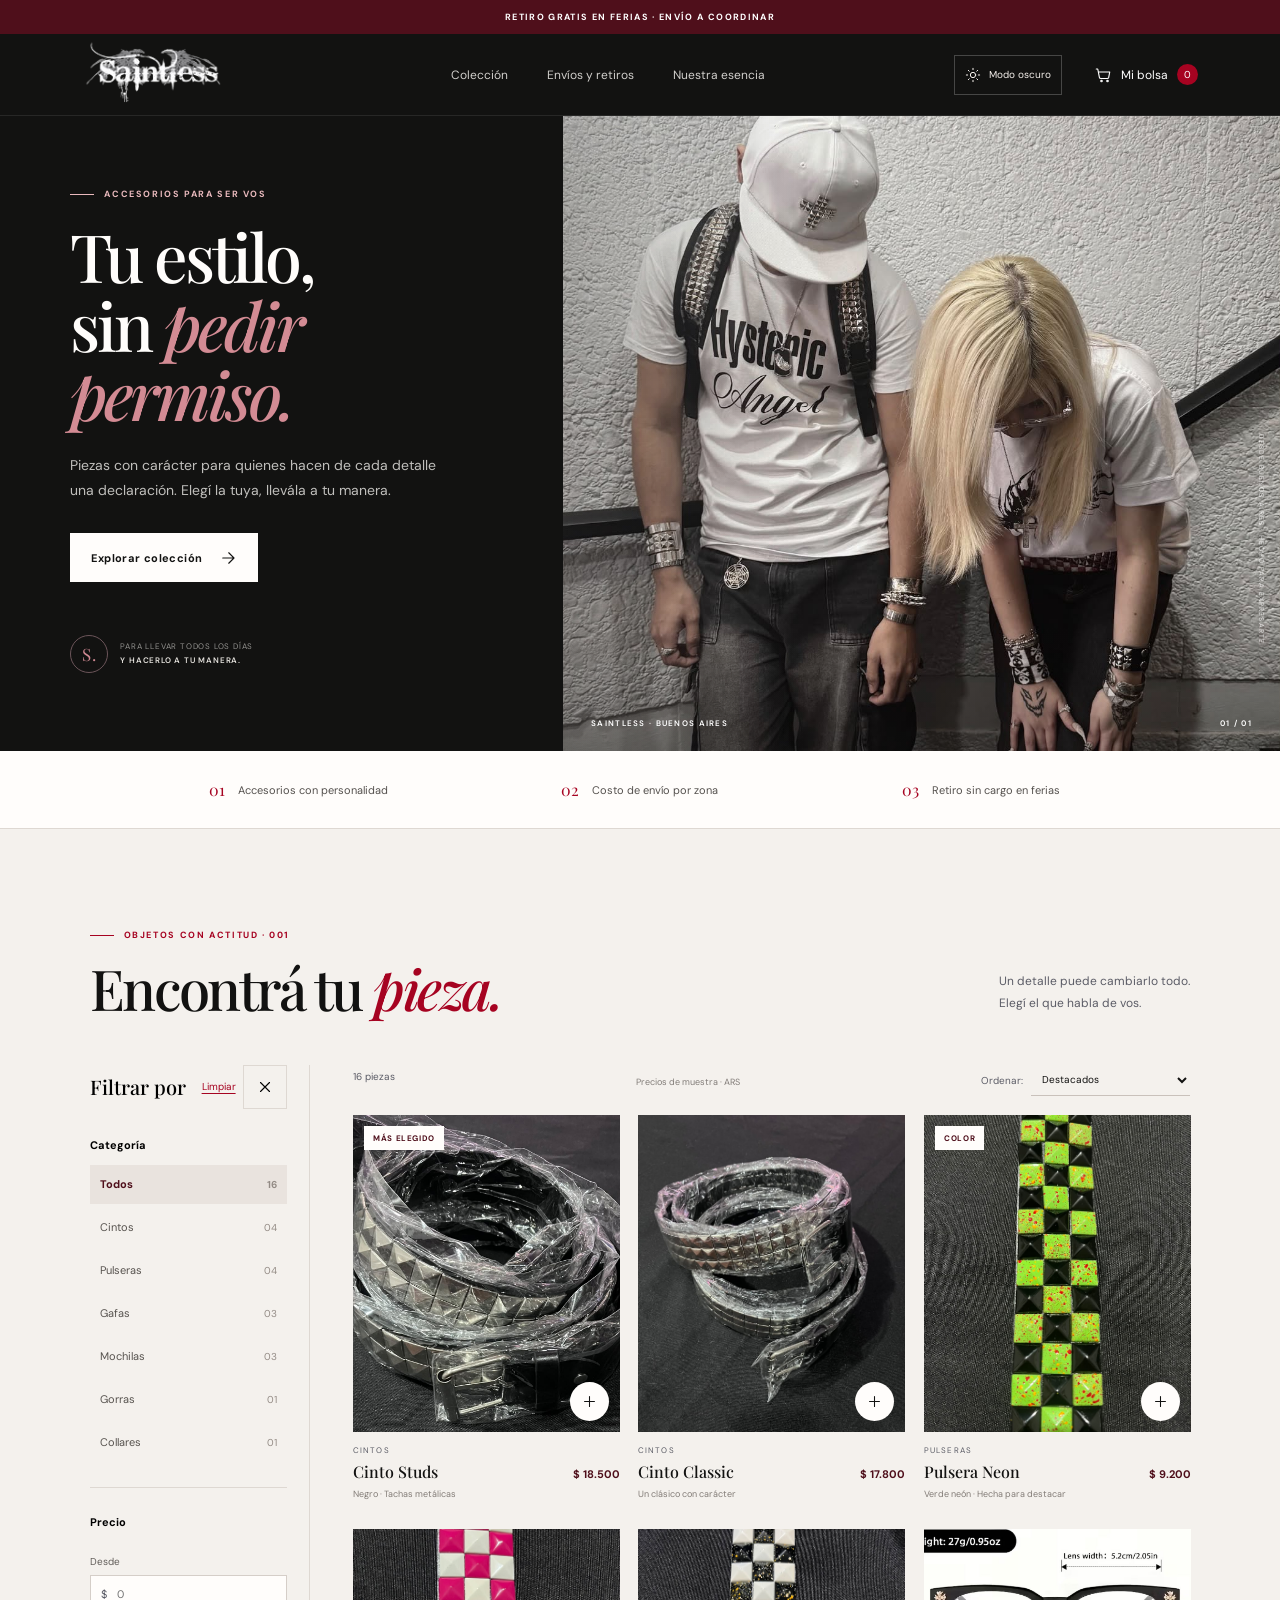
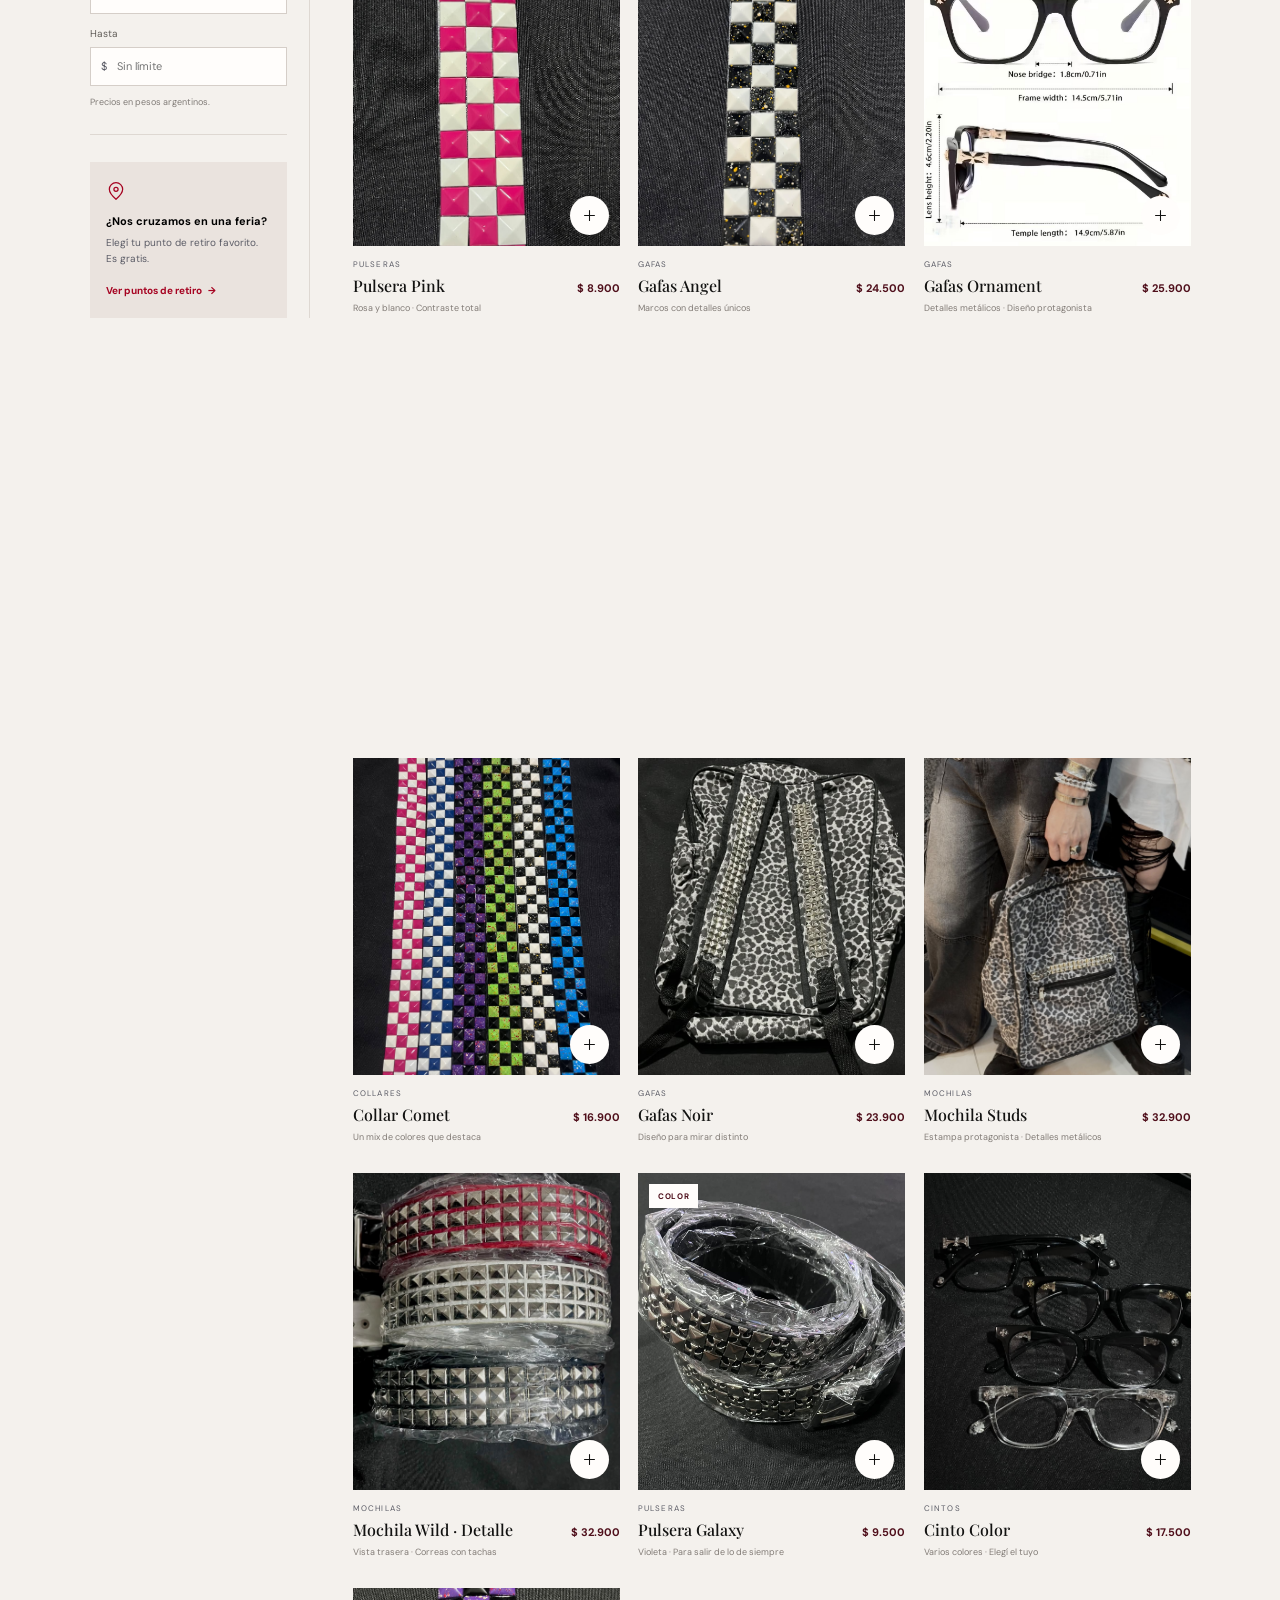
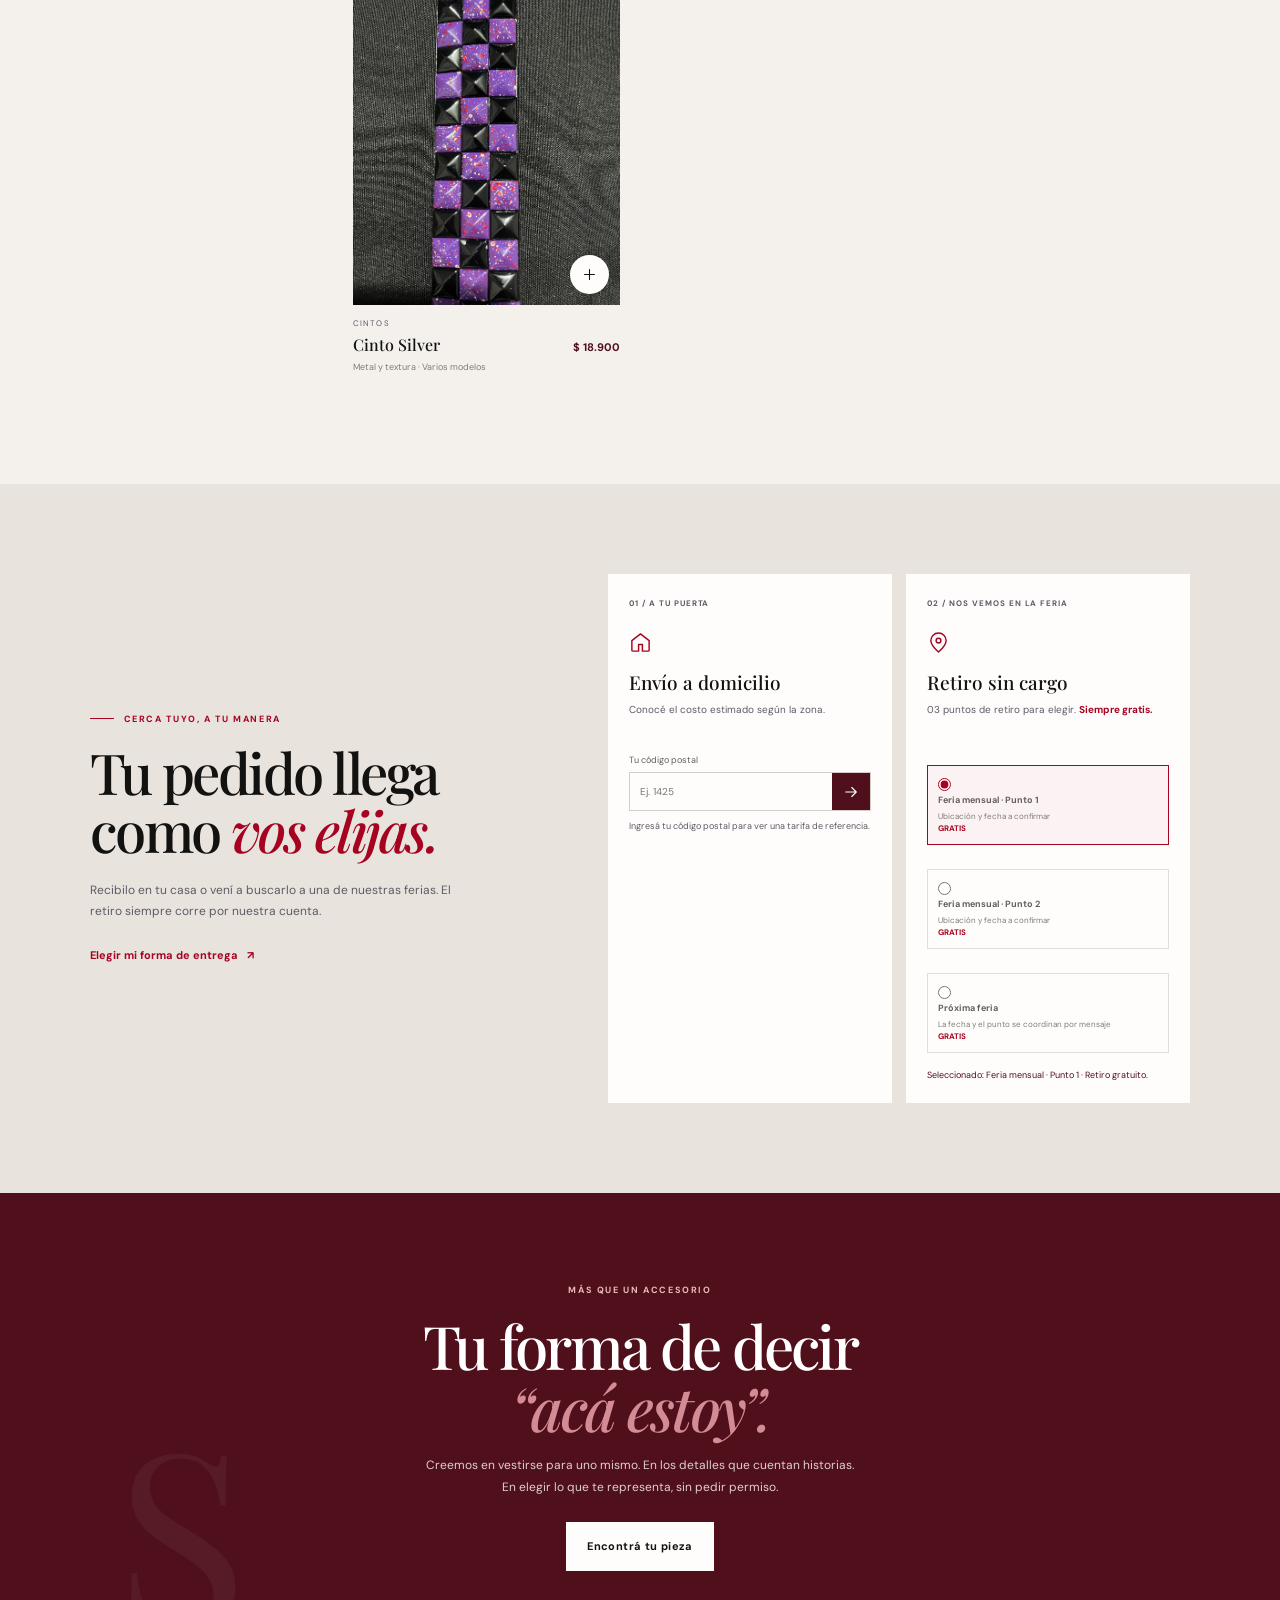
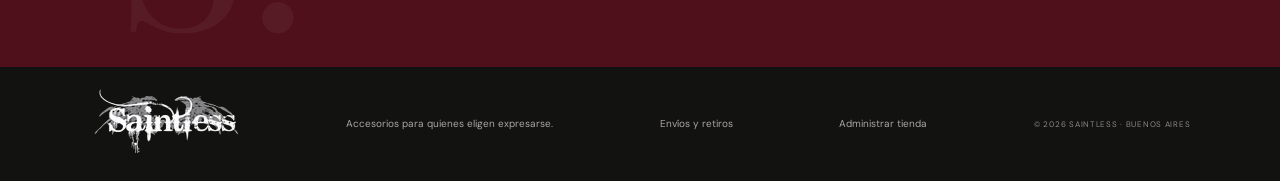
==== commit b04e018e: "feat: enhance checkout experience and add configuration for shipping and pickup points - Added a new" ====
--- a/index.html
+++ b/index.html
@@ -17,15 +17,13 @@
     />
     <link rel="stylesheet" href="styles.css" />
     <script src="catalog.js" defer></script>
+    <script src="config.js" defer></script>
     <script src="app.js" defer></script>
   </head>
   <body>
+    <div class="scroll-progress" aria-hidden="true"><span id="scroll-progress"></span></div>
     <div class="announcement">
-      <span>ESTILO PROPIO, SIN REGLAS</span>
-      <span class="announcement-separator" aria-hidden="true">·</span>
-      <span>RETIRO GRATIS EN FERIAS</span>
-      <span class="announcement-separator" aria-hidden="true">·</span>
-      <span>ENVÍO A COORDINAR</span>
+      <span id="announcement-message">RETIRO GRATIS EN FERIAS · ENVÍO A COORDINAR</span>
     </div>
 
     <header class="site-header">
@@ -103,10 +101,14 @@
         </div>
 
         <div class="shop-layout">
+          <dialog class="filter-dialog" id="filter-dialog" open aria-labelledby="filter-title">
           <aside class="filters" aria-label="Filtros de productos">
             <div class="filter-top">
-              <h3>Filtrar por</h3>
+              <h3 id="filter-title" tabindex="-1">Filtrar por</h3>
               <button class="clear-filters" id="clear-filters" type="button">Limpiar</button>
+              <button class="filter-close icon-button" id="close-filters" type="button" aria-label="Cerrar filtros">
+                <svg viewBox="0 0 24 24" aria-hidden="true"><path d="m6 6 12 12M18 6 6 18" /></svg>
+              </button>
             </div>
             <fieldset class="filter-group category-filter">
               <legend>Categoría</legend>
@@ -135,9 +137,15 @@
               <a href="#retiros">Ver puntos de retiro <span aria-hidden="true">→</span></a>
             </div>
           </aside>
+          </dialog>
 
           <div class="product-area">
             <div class="product-toolbar">
+              <button class="mobile-filter-button" id="open-filters" type="button" aria-haspopup="dialog" aria-controls="filter-dialog" aria-expanded="false">
+                <svg viewBox="0 0 24 24" aria-hidden="true"><path d="M4 6h16M4 12h16M4 18h16" /></svg>
+                <span>Filtros</span>
+                <span class="active-filter-count" id="active-filter-count" hidden>0</span>
+              </button>
               <p id="product-count" aria-live="polite"></p>
               <span class="price-note">Precios de muestra · ARS</span>
               <label class="sort-control" for="sort-products">
@@ -191,7 +199,7 @@
               <svg viewBox="0 0 24 24"><path d="M20 10c0 5-8 12-8 12S4 15 4 10a8 8 0 1 1 16 0Z" /><circle cx="12" cy="10" r="2.5" /></svg>
             </span>
             <h3>Retiro sin cargo</h3>
-            <p>Elegí el punto que te quede mejor. <strong>Siempre gratis.</strong></p>
+            <p><span id="pickup-count">00</span> puntos de retiro para elegir. <strong>Siempre gratis.</strong></p>
             <div class="pickup-list" id="pickup-options-list"></div>
             <p class="pickup-selected" id="pickup-selected" aria-live="polite">Elegí un punto para reservar tu retiro.</p>
           </article>
@@ -258,31 +266,68 @@
         <p class="cart-note" id="cart-note">El retiro en feria es gratuito. Coordinamos el punto y día después de tu consulta.</p>
         <button class="button button-dark checkout-button" id="checkout-button" type="button">Ir al pago de demostración</button>
         <form class="checkout-form" id="checkout-form" hidden>
+          <div class="checkout-topline">
+            <button class="checkout-back icon-button" id="back-to-cart" type="button" aria-label="Volver a la bolsa">
+              <svg viewBox="0 0 24 24" aria-hidden="true"><path d="m15 18-6-6 6-6M9 12h11" /></svg>
+            </button>
+            <span>FINALIZAR PEDIDO</span>
+            <span class="secure-mark" aria-label="Demostración segura">
+              <svg viewBox="0 0 24 24" aria-hidden="true"><rect x="5" y="10" width="14" height="11" rx="2" /><path d="M8 10V7a4 4 0 1 1 8 0v3" /></svg>
+              DEMO
+            </span>
+          </div>
           <div class="checkout-heading">
-            <p class="eyebrow">MODO DEMOSTRACIÓN</p>
-            <h3>Un último detalle.</h3>
-            <p>No se realizará ningún cobro ni se enviarán datos a un servicio externo.</p>
-          </div>
-          <label for="checkout-name">Nombre y apellido</label>
-          <input id="checkout-name" name="name" autocomplete="name" required />
-          <label for="checkout-email">Correo electrónico</label>
-          <input id="checkout-email" name="email" type="email" autocomplete="email" required />
-          <label for="checkout-phone">Teléfono de contacto</label>
-          <input id="checkout-phone" name="phone" type="tel" autocomplete="tel" required />
-          <div id="checkout-address-wrap" hidden>
-            <label for="checkout-address">Dirección de entrega</label>
-            <input id="checkout-address" name="address" autocomplete="street-address" />
-          </div>
-          <fieldset class="payment-methods">
-            <legend>Medio de pago (simulado)</legend>
-            <label><input type="radio" name="payment-method" value="card" checked /><span>Tarjeta de crédito</span></label>
-            <label><input type="radio" name="payment-method" value="transfer" /><span>Transferencia bancaria</span></label>
-          </fieldset>
-          <p class="demo-payment-note">Prototipo: no ingreses datos de tarjeta. La confirmación es ficticia.</p>
-          <div class="checkout-actions">
-            <button class="text-link" id="back-to-cart" type="button">Volver a la bolsa</button>
-            <button class="button button-dark" type="submit">Simular compra</button>
-          </div>
+            <p class="eyebrow">UNA COMPRA CON INTENCIÓN</p>
+            <h3>Último paso,<br /><em>tu estilo.</em></h3>
+            <p>Completá tus datos y elegí cómo cerrar este pedido de prueba.</p>
+          </div>
+          <div class="checkout-progress" aria-label="Progreso del pago">
+            <div class="checkout-progress-step is-current" data-step-indicator="1"><span>01</span><strong>Tus datos</strong></div>
+            <span class="checkout-progress-line"></span>
+            <div class="checkout-progress-step" data-step-indicator="2"><span>02</span><strong>Confirmar</strong></div>
+          </div>
+          <section class="checkout-step" data-checkout-step="1" aria-labelledby="checkout-contact-title">
+            <h4 id="checkout-contact-title">¿A quién preparamos el pedido?</h4>
+            <div class="checkout-fields">
+              <label class="checkout-field" for="checkout-name"><span>Nombre y apellido</span><input id="checkout-name" name="name" autocomplete="name" placeholder="Tu nombre" required /></label>
+              <label class="checkout-field" for="checkout-email"><span>Correo electrónico</span><input id="checkout-email" name="email" type="email" autocomplete="email" placeholder="vos@correo.com" required /></label>
+              <label class="checkout-field" for="checkout-phone"><span>WhatsApp con código de país</span><input id="checkout-phone" name="phone" type="tel" autocomplete="tel" placeholder="+54911..." minlength="10" maxlength="20" title="Incluí el código de país, por ejemplo +54911..." required /></label>
+              <label class="checkout-field checkout-address-field" id="checkout-address-wrap" for="checkout-address" hidden><span>Dirección de entrega</span><input id="checkout-address" name="address" autocomplete="street-address" placeholder="Calle, número y localidad" /></label>
+            </div>
+            <p class="checkout-privacy">
+              <svg viewBox="0 0 24 24" aria-hidden="true"><path d="M12 22s8-4 8-11V5l-8-3-8 3v6c0 7 8 11 8 11Z" /><path d="m9 12 2 2 4-4" /></svg>
+              Tus datos se quedan en esta demostración local.
+            </p>
+            <button class="button button-dark checkout-next" id="checkout-next" type="button">Continuar <span aria-hidden="true">→</span></button>
+          </section>
+          <section class="checkout-step" data-checkout-step="2" aria-labelledby="checkout-payment-title" hidden>
+            <h4 id="checkout-payment-title" tabindex="-1">Elegí cómo pagar</h4>
+            <fieldset class="payment-methods">
+              <legend class="sr-only">Medio de pago simulado</legend>
+              <label class="payment-method-card">
+                <input type="radio" name="payment-method" value="card" checked />
+                <span class="payment-method-icon" aria-hidden="true"><svg viewBox="0 0 24 24"><rect x="3" y="5" width="18" height="14" rx="2" /><path d="M3 10h18m-14 5h4" /></svg></span>
+                <span class="payment-method-copy"><strong>Tarjeta</strong><small>Crédito o débito · simulado</small></span>
+                <span class="payment-check" aria-hidden="true"></span>
+              </label>
+              <label class="payment-method-card">
+                <input type="radio" name="payment-method" value="transfer" />
+                <span class="payment-method-icon" aria-hidden="true"><svg viewBox="0 0 24 24"><path d="M3 10h18L12 3 3 10Zm2 2v6m5-6v6m4-6v6m5-6v6M3 21h18" /></svg></span>
+                <span class="payment-method-copy"><strong>Transferencia</strong><small>Coordinamos los datos · simulado</small></span>
+                <span class="payment-check" aria-hidden="true"></span>
+              </label>
+            </fieldset>
+            <div class="checkout-review">
+              <div><span>Productos</span><strong id="checkout-subtotal">$ 0</strong></div>
+              <div><span>Entrega</span><strong id="checkout-delivery">Gratis</strong></div>
+              <div class="checkout-review-total"><span>Total estimado</span><strong id="checkout-total">$ 0</strong></div>
+            </div>
+            <p class="demo-payment-note"><strong>Modo de demostración.</strong> No ingreses datos de tarjeta: no se realizará ningún cobro.</p>
+            <div class="checkout-actions">
+              <button class="text-link" id="checkout-previous" type="button">← Tus datos</button>
+              <button class="button button-dark" type="submit">Simular compra <span aria-hidden="true">→</span></button>
+            </div>
+          </section>
         </form>
       </div>
     </dialog>
--- a/styles.css
+++ b/styles.css
@@ -80,7 +80,9 @@
 .section-intro { margin: 0 0 3px; color: var(--gray); font-size: 12px; line-height: 1.8; }
 
 .shop-layout { display: grid; grid-template-columns: 220px minmax(0, 1fr); gap: 43px; align-items: start; }
+.filter-dialog { display: contents; }
 .filters { padding: 0 22px 0 0; border-right: 1px solid var(--line); }
+.filter-close, .mobile-filter-button { display: none; }
 .filter-top { display: flex; align-items: center; justify-content: space-between; margin-bottom: 29px; }
 .filter-top h3 { margin: 0; font-family: var(--serif); font-size: 20px; font-weight: 500; }
 .clear-filters { padding: 7px 0 7px 9px; border: 0; background: transparent; color: var(--red); cursor: pointer; font-size: 10px; text-decoration: underline; text-underline-offset: 3px; }
@@ -180,7 +182,7 @@
 .cart-header .eyebrow { margin-bottom: 8px; }
 .cart-header h2 { margin: 0; font-family: var(--serif); font-size: 28px; font-weight: 500; }
 .cart-header h2 span { color: var(--gray); font-family: var(--sans); font-size: 12px; }
-.icon-button { display: grid; width: 40px; height: 40px; place-items: center; border: 1px solid var(--line); background: transparent; cursor: pointer; }
+.icon-button { display: grid; width: 44px; height: 44px; place-items: center; border: 1px solid var(--line); background: transparent; cursor: pointer; }
 .cart-items { max-height: 36vh; overflow-y: auto; }
 .cart-item { display: grid; grid-template-columns: 70px minmax(0, 1fr) auto; gap: 13px; align-items: center; padding: 16px 0; border-bottom: 1px solid var(--line); }
 .cart-item img { width: 70px; height: 78px; object-fit: cover; background: #e5e1dc; }
@@ -257,25 +259,32 @@
   .section-heading h2, .shipping-copy h2 { font-size: clamp(39px, 9vw, 52px); }
   .section-intro { font-size: 11px; }
   .shop-layout { display: block; }
-  .filters { display: grid; grid-template-columns: 1fr 1fr; gap: 0 15px; margin-bottom: 22px; padding: 0; border: 0; }
-  .filter-top { grid-column: 1 / -1; margin: 0 0 10px; }
-  .filter-group { margin: 0; padding: 0 0 13px; border: 0; }
-  .filter-group legend { margin-bottom: 7px; }
-  .category-options { display: flex; flex-wrap: wrap; gap: 5px; }
-  .category-button { width: auto; min-height: 34px; gap: 7px; padding: 7px 9px; border: 1px solid #ded8d2; background: var(--white); font-size: 9px; }
-  .category-button:hover, .category-button[aria-pressed="true"] { border-color: var(--wine); }
-  .category-count { font-size: 8px; }
-  .price-filter { display: grid; grid-template-columns: auto 1fr; align-items: center; column-gap: 8px; }
-  .price-filter legend { grid-column: 1 / -1; }
-  .price-filter label { margin: 5px 0; }
-  .price-input { min-height: 33px; padding: 0 7px; }
-  .price-input input { height: 31px; font-size: 10px; }
-  .filter-hint, .pickup-promo { display: none; }
-  .product-toolbar { display: grid; grid-template-columns: 1fr auto; align-items: center; gap: 3px 8px; margin-bottom: 11px; font-size: 9px; }
-  .product-toolbar p { grid-column: 1; grid-row: 1; }
-  .price-note { grid-column: 1; grid-row: 2; font-size: 8px; }
+  .filter-dialog { display: none; }
+  .filter-dialog:modal { position: fixed; inset: 0 0 0 auto; display: block; width: min(390px, calc(100% - 34px)); max-width: none; height: 100dvh; max-height: 100dvh; margin: 0; padding: 24px 20px; overflow-y: auto; border: 0; background: var(--paper); color: var(--ink); box-shadow: -15px 0 50px rgb(0 0 0 / 22%); }
+  .filter-dialog::backdrop { background: rgb(18 18 17 / 62%); }
+  .filter-dialog:modal .filters { display: block; margin: 0; padding: 0; border: 0; }
+  .filter-dialog:modal .filter-top { margin-bottom: 25px; }
+  .filter-close { display: grid; width: 44px; height: 44px; }
+  .filter-dialog:modal .filter-group { margin-bottom: 22px; padding-bottom: 19px; border-bottom: 1px solid var(--line); }
+  .filter-dialog:modal .filter-group legend { margin-bottom: 12px; }
+  .filter-dialog:modal .category-options { display: grid; gap: 5px; }
+  .filter-dialog:modal .category-button { width: 100%; min-height: 44px; gap: 7px; padding: 8px 10px; border: 0; background: transparent; color: var(--ink); text-align: left; font-size: 11px; }
+  .filter-dialog:modal .category-button:hover, .filter-dialog:modal .category-button[aria-pressed="true"] { background: color-mix(in srgb, var(--wine) 10%, var(--white)); color: var(--wine); }
+  .filter-dialog:modal .category-count { font-size: 9px; }
+  .filter-dialog:modal .price-filter { display: grid; grid-template-columns: auto 1fr; align-items: center; column-gap: 8px; }
+  .filter-dialog:modal .price-filter legend { grid-column: 1 / -1; }
+  .filter-dialog:modal .price-filter label { margin: 5px 0; }
+  .filter-dialog:modal .price-input { min-height: 40px; padding: 0 9px; }
+  .filter-dialog:modal .price-input input { height: 38px; font-size: 11px; }
+  .filter-dialog:modal .filter-hint, .filter-dialog:modal .pickup-promo { display: block; }
+  .product-toolbar { display: grid; grid-template-columns: auto 1fr auto; align-items: center; gap: 3px 8px; margin-bottom: 11px; font-size: 9px; }
+  .mobile-filter-button { display: inline-flex; min-height: 44px; grid-column: 1; grid-row: 1 / 3; align-items: center; gap: 7px; padding: 0 9px; border: 1px solid var(--line); background: var(--white); cursor: pointer; font-size: 10px; }
+  .mobile-filter-button svg { width: 16px; height: 16px; fill: none; stroke: currentColor; stroke-width: 1.5; stroke-linecap: round; }
+  .active-filter-count { display: grid; min-width: 18px; height: 18px; place-items: center; border-radius: 50%; background: var(--wine); color: white; font-size: 9px; }
+  .product-toolbar p { grid-column: 2; grid-row: 1; }
+  .price-note { grid-column: 2; grid-row: 2; font-size: 8px; }
   .sort-control { gap: 4px; }
-  .product-toolbar .sort-control { grid-column: 2; grid-row: 1 / 3; }
+  .product-toolbar .sort-control { grid-column: 3; grid-row: 1 / 3; }
   .sort-control select { max-width: 155px; font-size: 9px; }
   .product-grid { grid-template-columns: repeat(2, minmax(0, 1fr)); gap: 23px 12px; }
   .product-image-wrap { aspect-ratio: 4 / 4.8; }
@@ -326,7 +335,7 @@
   --line: #393532;
   --muted: #aaa19a;
 }
-body[data-theme="dark"] .announcement { background: #4f0f1b; }
+body[data-theme="dark"] .announcement { background: var(--wine); }
 body[data-theme="dark"] .site-header { background: #121211; }
 body[data-theme="dark"] .hero { background: #121211; }
 body[data-theme="dark"] .benefit-strip { background: #211f1e; border-color: #393532; }
@@ -374,16 +383,16 @@
 .motion-ready .reveal-on-scroll:not(.is-visible) { opacity: 0; transform: translateY(18px); }
 .reveal-on-scroll.is-visible { opacity: 1; transform: translateY(0); }
 .product-card.is-visible { transform: perspective(900px) rotateX(var(--rotate-x, 0deg)) rotateY(var(--rotate-y, 0deg)); }
-.section-heading, .filters, .delivery-card, .manifesto > * { transition: opacity .55s ease, transform .55s cubic-bezier(.2,.7,.25,1); }
-.motion-ready .section-heading:not(.is-visible), .motion-ready .filters:not(.is-visible), .motion-ready .delivery-card:not(.is-visible), .motion-ready .manifesto > *:not(.is-visible) { opacity: 0; transform: translateY(14px); }
-.section-heading.is-visible, .filters.is-visible, .delivery-card.is-visible, .manifesto > *.is-visible { opacity: 1; transform: translate(0); }
+.section-heading, .delivery-card, .manifesto > * { transition: opacity .55s ease, transform .55s cubic-bezier(.2,.7,.25,1); }
+.motion-ready .section-heading:not(.is-visible), .motion-ready .delivery-card:not(.is-visible), .motion-ready .manifesto > *:not(.is-visible) { opacity: 0; transform: translateY(14px); }
+.section-heading.is-visible, .delivery-card.is-visible, .manifesto > *.is-visible { opacity: 1; transform: translate(0); }
 @keyframes hero-enter { from { opacity: 0; transform: translateY(12px); } to { opacity: 1; transform: translateY(0); } }
 @media (prefers-reduced-motion: no-preference) {
   .hero-copy { animation: hero-enter .65s ease-out both; }
   .hero-image { animation: hero-enter .75s ease-out both; }
 }
 @media (prefers-reduced-motion: reduce) {
-  .reveal-on-scroll, .section-heading, .filters, .delivery-card, .manifesto > * { opacity: 1; transform: none; }
+  .reveal-on-scroll, .section-heading, .delivery-card, .manifesto > * { opacity: 1; transform: none; }
   .hero-copy, .hero-image { animation: none; }
 }
 
@@ -486,3 +495,112 @@
 @media (prefers-reduced-motion: reduce) {
   .chart-bar { animation: none; transform: scaleX(1); }
 }
+
+:where([hidden]) { display: none !important; }
+.scroll-progress { position: fixed; z-index: 20; top: 0; left: 0; width: 100%; height: 3px; pointer-events: none; }
+.scroll-progress span { display: block; width: 0; height: 100%; background: var(--red); }
+
+.checkout-form { display: grid; gap: 20px; margin-top: 16px; padding: 21px; border: 1px solid var(--line); background: var(--white); }
+.checkout-topline { display: flex; align-items: center; justify-content: space-between; gap: 12px; padding-bottom: 14px; border-bottom: 1px solid var(--line); color: var(--gray); font-size: 8px; font-weight: 700; letter-spacing: .14em; }
+.checkout-back { width: 36px; height: 36px; }
+.secure-mark { display: inline-flex; align-items: center; gap: 5px; color: var(--muted); font-size: 8px; }
+.secure-mark svg { width: 14px; height: 14px; fill: none; stroke: currentColor; stroke-width: 1.5; stroke-linecap: round; stroke-linejoin: round; }
+.checkout-heading .eyebrow { margin-bottom: 10px; font-size: 8px; }
+.checkout-heading h3 { margin: 0; font-family: var(--serif); font-size: 36px; font-weight: 500; line-height: 1.03; letter-spacing: -.035em; }
+.checkout-heading h3 em { color: var(--red); font-weight: 500; }
+.checkout-heading > p:last-child { margin: 9px 0 0; color: var(--gray); font-size: 10px; line-height: 1.6; }
+.checkout-progress { display: grid; grid-template-columns: auto 1fr auto; align-items: center; gap: 10px; }
+.checkout-progress-step { display: grid; grid-template-columns: 25px auto; align-items: center; gap: 6px; color: var(--muted); font-size: 8px; }
+.checkout-progress-step > span { display: grid; width: 24px; height: 24px; place-items: center; border: 1px solid var(--line); border-radius: 50%; font-size: 8px; }
+.checkout-progress-step strong { font-weight: 600; }
+.checkout-progress-step.is-current, .checkout-progress-step.is-complete { color: var(--wine); }
+.checkout-progress-step.is-current > span, .checkout-progress-step.is-complete > span { border-color: var(--wine); background: var(--wine); color: white; }
+.checkout-progress-line { height: 1px; background: var(--line); }
+.checkout-step h4 { margin: 0 0 15px; font-family: var(--serif); font-size: 18px; font-weight: 500; }
+.checkout-fields { display: grid; grid-template-columns: 1fr 1fr; gap: 12px; }
+.checkout-field { display: grid; gap: 6px; color: var(--gray); font-size: 9px; }
+.checkout-field:nth-child(3), .checkout-address-field { grid-column: 1 / -1; }
+.checkout-field input { width: 100%; min-width: 0; height: 42px; padding: 0 11px; border: 1px solid var(--line); border-radius: 0; background: var(--paper); color: var(--ink); font-size: 10px; }
+.checkout-field input::placeholder { color: var(--muted); }
+.checkout-privacy { display: flex; align-items: center; gap: 7px; margin: 15px 0; color: var(--muted); font-size: 8px; }
+.checkout-privacy svg { width: 15px; height: 15px; flex: 0 0 auto; fill: none; stroke: var(--red); stroke-width: 1.5; stroke-linecap: round; stroke-linejoin: round; }
+.checkout-next { width: 100%; justify-content: space-between; }
+.payment-methods { display: grid; gap: 9px; margin: 0; padding: 0; border: 0; }
+.payment-method-card { position: relative; display: grid; grid-template-columns: 35px 1fr 18px; align-items: center; gap: 10px; min-height: 65px; padding: 10px; border: 1px solid var(--line); cursor: pointer; transition: border-color .2s, background .2s; }
+.payment-method-card:has(input:checked) { border-color: var(--wine); background: color-mix(in srgb, var(--wine) 6%, var(--white)); }
+.payment-method-card input { position: absolute; width: 1px; height: 1px; opacity: 0; }
+.payment-method-card:focus-within { outline: 2px solid var(--red); outline-offset: 3px; }
+.payment-method-icon { display: grid; width: 34px; height: 34px; place-items: center; background: var(--paper); color: var(--wine); }
+.payment-method-icon svg { width: 18px; height: 18px; fill: none; stroke: currentColor; stroke-width: 1.5; stroke-linecap: round; stroke-linejoin: round; }
+.payment-method-copy strong, .payment-method-copy small { display: block; }
+.payment-method-copy strong { font-size: 10px; }
+.payment-method-copy small { margin-top: 4px; color: var(--gray); font-size: 8px; }
+.payment-check { width: 15px; height: 15px; border: 1px solid var(--line); border-radius: 50%; }
+.payment-method-card:has(input:checked) .payment-check { border: 4px solid var(--wine); }
+.checkout-review { padding: 12px; background: var(--paper); }
+.checkout-review > div { display: flex; justify-content: space-between; gap: 10px; padding: 6px 0; color: var(--gray); font-size: 9px; }
+.checkout-review > div strong { color: var(--ink); font-weight: 600; }
+.checkout-review .checkout-review-total { margin-top: 4px; padding-top: 10px; border-top: 1px solid var(--line); color: var(--ink); font-size: 10px; font-weight: 700; }
+.checkout-review .checkout-review-total strong { color: var(--wine); font-size: 14px; }
+.demo-payment-note { margin: -7px 0 0; padding: 10px; border-left: 2px solid var(--red); background: var(--paper); color: var(--gray); font-size: 8px; line-height: 1.6; }
+.demo-payment-note strong { color: var(--wine); }
+.checkout-actions { display: flex; align-items: center; justify-content: space-between; gap: 10px; }
+.checkout-actions .button { min-height: 44px; padding: 0 13px; font-size: 9px; }
+
+.settings-panel { margin-top: 18px; }
+.settings-form { margin-bottom: 24px; }
+.settings-group { min-width: 0; padding: 19px; border: 1px solid var(--line); background: var(--paper); }
+.settings-group-heading { display: flex; align-items: start; gap: 11px; margin-bottom: 18px; }
+.settings-index { display: grid; width: 28px; height: 28px; flex: 0 0 auto; place-items: center; border: 1px solid var(--line); color: var(--red); font-family: var(--serif); font-size: 10px; }
+.settings-group-heading h3 { margin: 0; font-family: var(--serif); font-size: 16px; font-weight: 500; }
+.settings-group-heading p { margin: 5px 0 0; color: var(--gray); font-size: 9px; line-height: 1.5; }
+.settings-group > label:not(.color-setting):not(.setting-switch) { display: block; margin: 12px 0 6px; color: var(--gray); font-size: 9px; }
+.settings-group > input:not([type="checkbox"]), .settings-group > select { width: 100%; min-height: 41px; padding: 0 10px; border: 1px solid var(--line); background: var(--white); color: var(--ink); font-size: 10px; }
+.settings-two-col { display: grid; grid-template-columns: 1fr 1fr; gap: 12px; margin: 13px 0; }
+.color-setting { display: flex; align-items: center; justify-content: space-between; gap: 8px; color: var(--gray); font-size: 9px; }
+.color-setting input { width: 40px; height: 34px; padding: 3px; border: 1px solid var(--line); background: var(--white); cursor: pointer; }
+.setting-switch { display: flex; align-items: start; gap: 9px; margin: 17px 0; cursor: pointer; }
+.setting-switch input { width: 16px; height: 16px; margin: 2px 0 0; accent-color: var(--red); }
+.setting-switch strong, .setting-switch small { display: block; }
+.setting-switch strong { font-size: 9px; }
+.setting-switch small { margin-top: 4px; color: var(--gray); font-size: 8px; line-height: 1.5; }
+.settings-group > .button { width: 100%; min-height: 44px; }
+.delivery-settings { display: grid; grid-template-columns: 1fr 1fr; gap: 14px; }
+.config-list { display: grid; }
+.config-list-item { display: grid; grid-template-columns: minmax(0, 1fr) auto; align-items: center; gap: 10px; padding: 11px 0; border-top: 1px solid var(--line); }
+.config-item-copy { min-width: 0; }
+.config-item-copy strong, .config-item-copy small { display: block; overflow-wrap: anywhere; }
+.config-item-copy strong { font-size: 9px; }
+.config-item-copy small { margin-top: 4px; color: var(--gray); font-size: 8px; line-height: 1.5; }
+.config-item-actions { display: flex; gap: 10px; }
+.config-item-actions button { min-width: 44px; min-height: 44px; padding: 5px; border: 0; background: transparent; color: var(--red); cursor: pointer; font-size: 8px; text-decoration: underline; text-underline-offset: 3px; }
+.config-item-actions button:disabled { color: var(--muted); cursor: not-allowed; text-decoration: none; }
+.config-add-button { width: 100%; min-height: 43px; margin-top: 8px; font-size: 9px; }
+.config-list-empty { margin: 0; padding: 13px 0; border-top: 1px solid var(--line); color: var(--muted); font-size: 9px; }
+.order-contact { display: grid; justify-items: end; gap: 5px; }
+.whatsapp-contact { display: inline-flex; min-height: 44px; align-items: center; padding: 0 8px; border: 1px solid #6b927a; color: #40674d; font-size: 8px; font-weight: 700; }
+.whatsapp-contact:hover { background: #e8f1ea; }
+.contact-unavailable { color: var(--muted); font-size: 8px; }
+body[data-theme="dark"] .filter-dialog:modal { background: var(--paper); color: var(--ink); }
+body[data-theme="dark"] .checkout-form { background: #211f1e; }
+body[data-theme="dark"] .checkout-field input,
+body[data-theme="dark"] .settings-group > input:not([type="checkbox"]),
+body[data-theme="dark"] .settings-group > select { background: #171615; color: var(--ink); }
+body[data-theme="dark"] .checkout-review,
+body[data-theme="dark"] .demo-payment-note,
+body[data-theme="dark"] .payment-method-icon { background: #171615; }
+body[data-theme="dark"] .payment-method-card:has(input:checked) { background: #38282a; }
+body[data-theme="dark"] .whatsapp-contact { border-color: #537b5e; color: #b6d5bd; }
+body[data-theme="dark"] .whatsapp-contact:hover { background: #24352a; }
+
+@media (max-width: 760px) {
+  .checkout-form { padding: 17px 13px; }
+  .checkout-heading h3 { font-size: 32px; }
+  .checkout-fields { grid-template-columns: 1fr; }
+  .checkout-field:nth-child(3), .checkout-address-field { grid-column: auto; }
+  .delivery-settings { grid-template-columns: 1fr; }
+  .settings-group { padding: 15px 12px; }
+  .settings-panel > .admin-panel-heading { align-items: start; }
+  .recent-order { grid-template-columns: 32px minmax(0, 1fr) auto; gap: 7px; }
+  .order-contact { max-width: 84px; }
+}
